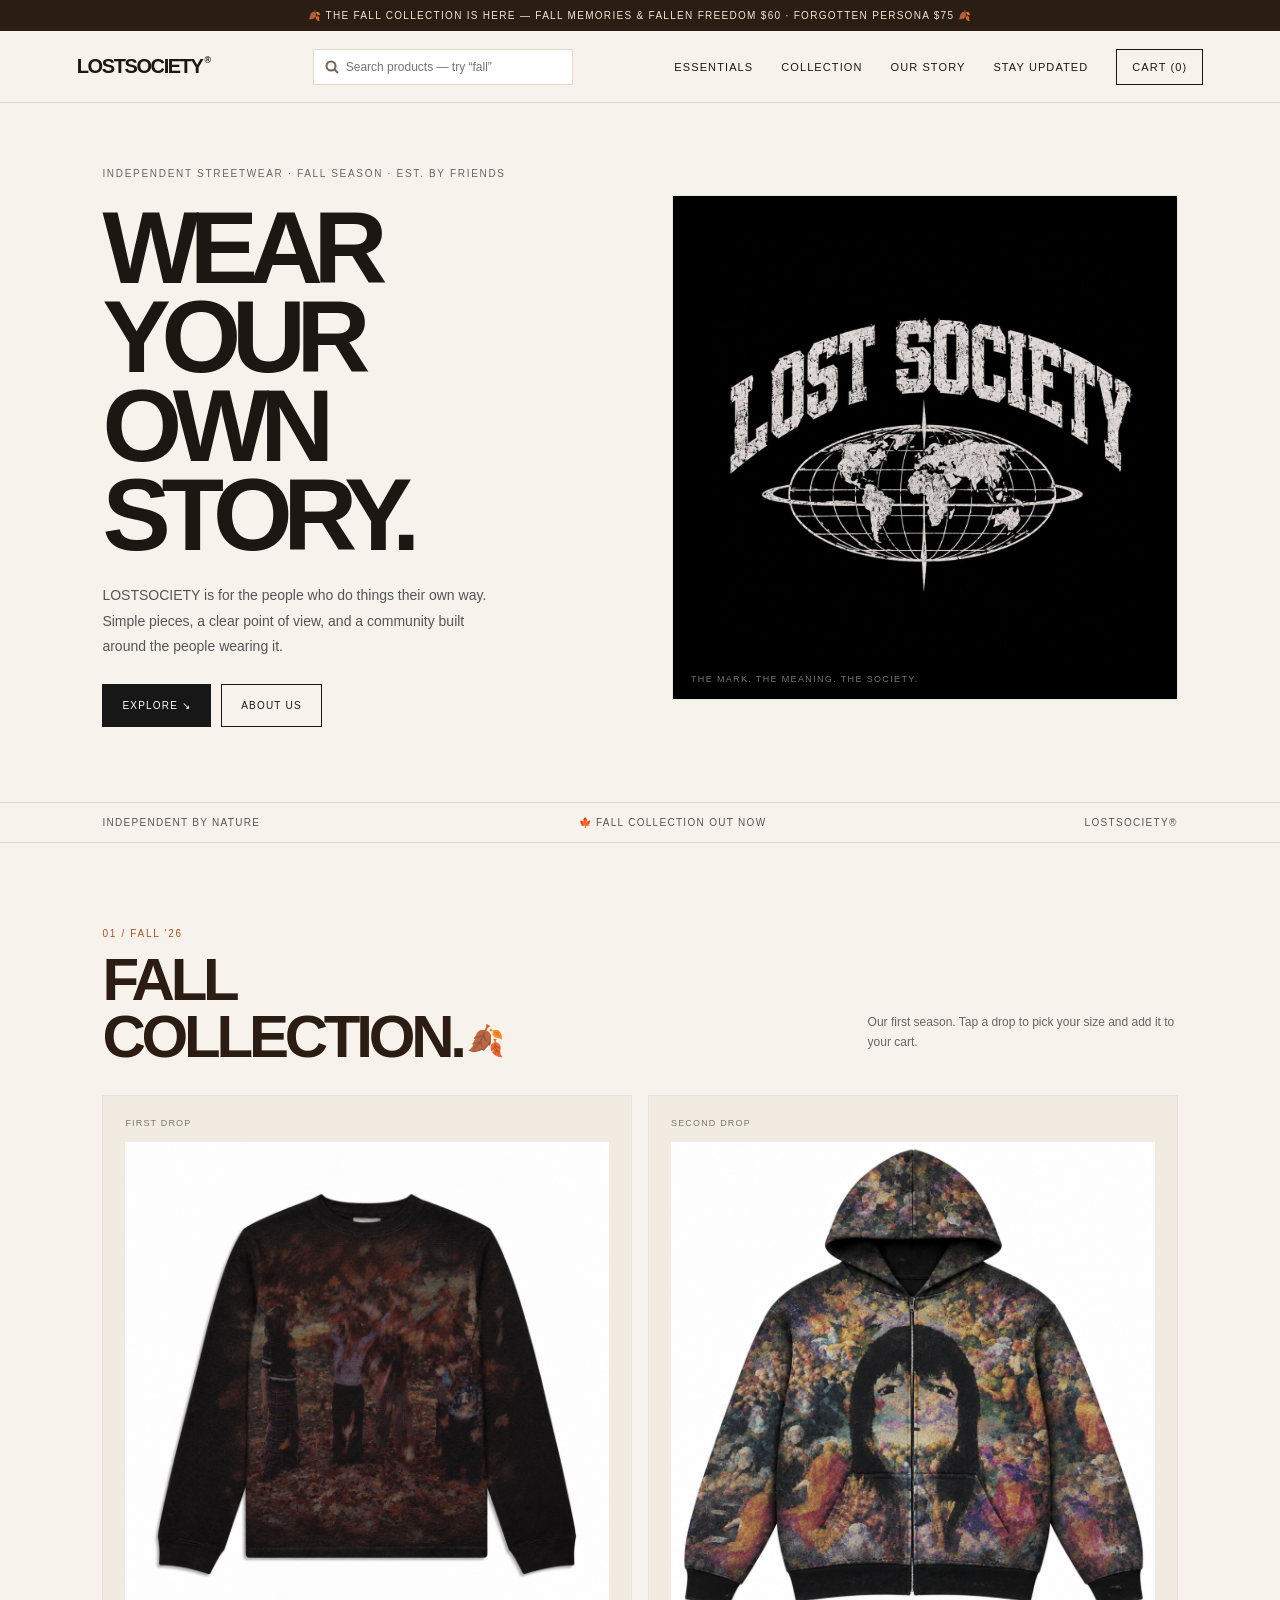
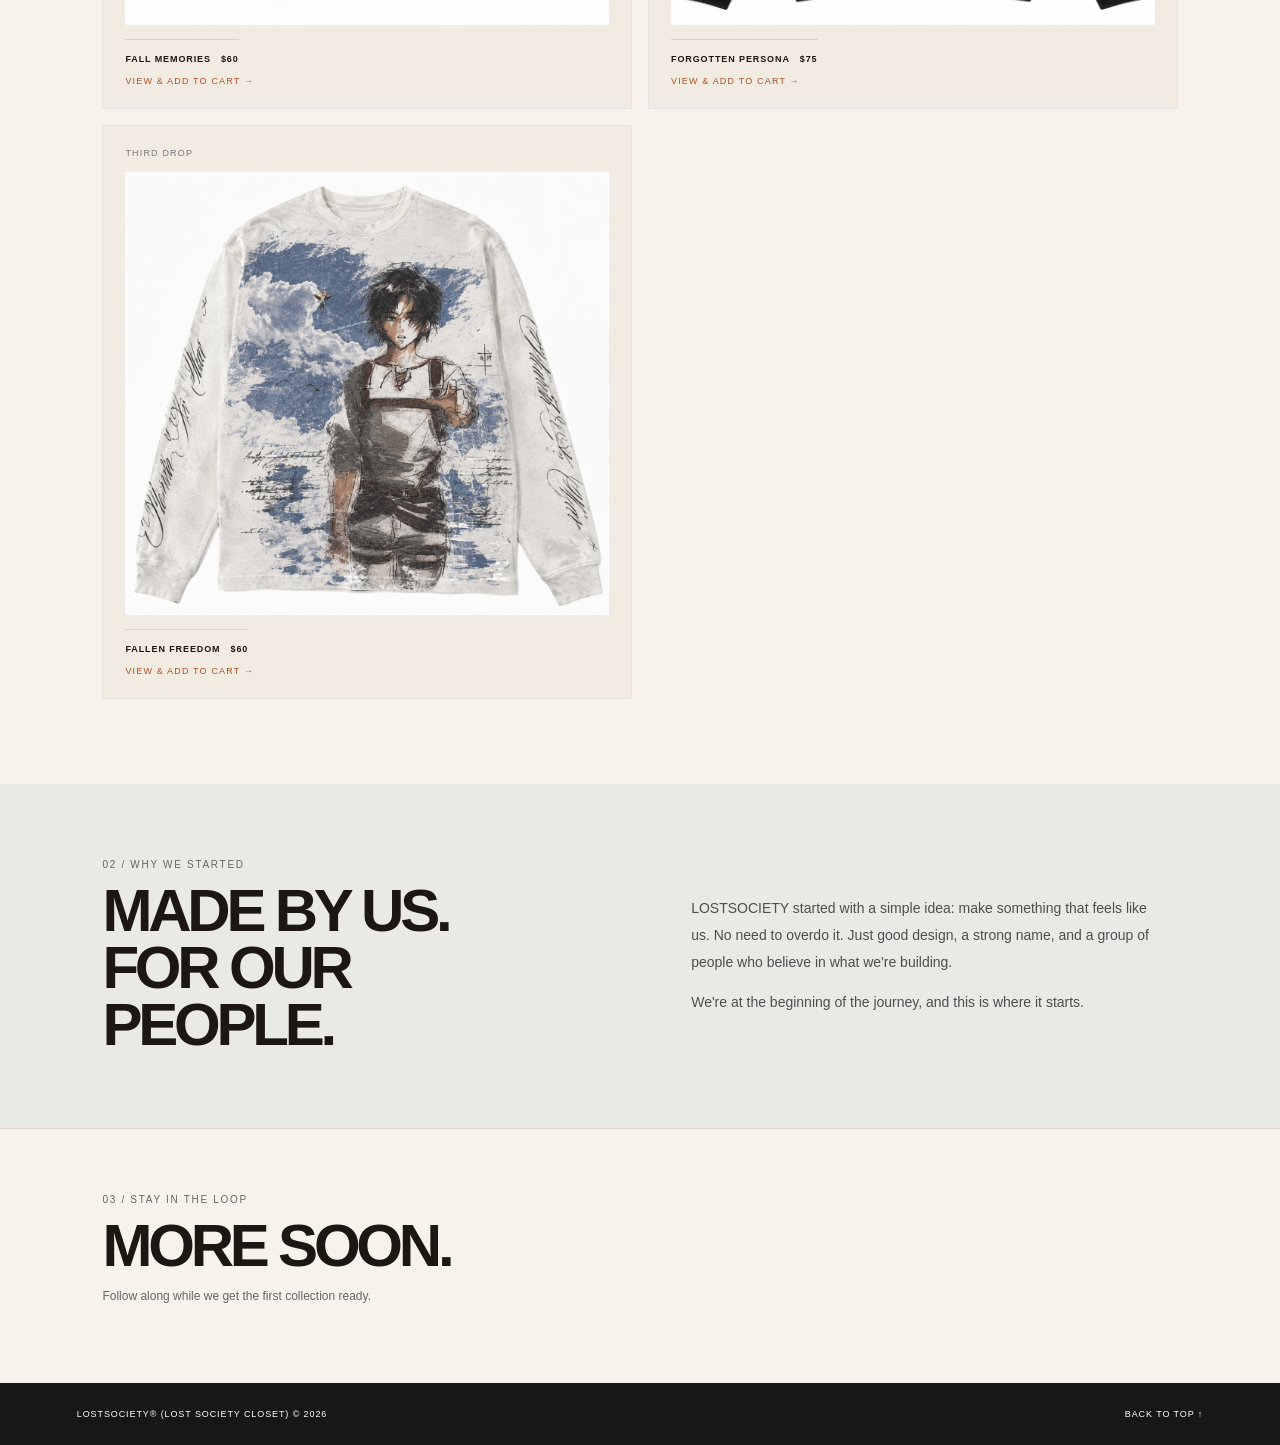
==== index.html @ 5c57172c "change our logo (6ada861045ae1e37f1f42599)" ====
<!DOCTYPE html>
<html lang="en">
<head>
<meta charset="UTF-8"><meta name="viewport" content="width=device-width, initial-scale=1">
<meta name="theme-color" content="#ffffff">
<meta name="description" content="LOSTSOCIETY (Lost Society Closet) — independent streetwear made by friends. Our first clothing drop is coming soon.">
<meta name="keywords" content="LOSTSOCIETY, Lost Society, Lost Society Closet, LostSocietyCloset, streetwear, clothing brand">
<meta name="robots" content="index, follow">
<title>LOSTSOCIETY | Lost Society Closet — Independent Streetwear</title>
<link rel="canonical" href="https://lostsocietycloset.netlify.app/">
<meta property="og:type" content="website">
<meta property="og:site_name" content="LOSTSOCIETY — Lost Society Closet">
<meta property="og:title" content="LOSTSOCIETY | Lost Society Closet">
<meta property="og:description" content="Independent streetwear made by friends. Our first drop is coming soon.">
<meta property="og:url" content="https://lostsocietycloset.netlify.app/">
<meta property="og:image" content="https://lostsocietycloset.netlify.app/lostsociety-logo.png">
<meta name="twitter:card" content="summary_large_image">
<meta name="twitter:title" content="LOSTSOCIETY | Lost Society Closet">
<meta name="twitter:description" content="Independent streetwear made by friends. Our first drop is coming soon.">
<meta name="twitter:image" content="https://lostsocietycloset.netlify.app/lostsociety-logo.png">
<script type="application/ld+json">
{"@context":"https://schema.org","@graph":[
{"@type":"WebSite","name":"LOSTSOCIETY","alternateName":["Lost Society Closet","LostSocietyCloset","Lost Society"],"url":"https://lostsocietycloset.netlify.app/"},
{"@type":"Organization","name":"LOSTSOCIETY","alternateName":["Lost Society Closet","LostSocietyCloset","Lost Society"],"url":"https://lostsocietycloset.netlify.app/","logo":"https://lostsocietycloset.netlify.app/lostsociety-logo.png","description":"Independent streetwear brand made by friends."}
]}
</script>
<link rel="icon" href="/favicon.ico?v=3" sizes="any">
<link rel="icon" type="image/png" href="/favicon.png?v=3">
<link rel="apple-touch-icon" href="/apple-touch-icon.png?v=3">
<link rel="stylesheet" href="/shop.css">
<style>
:root{--paper:#f7f3ec;--ink:#1c1712;--muted:#6e6459;--line:#e2d9cc;--rust:#a8532a;--amber:#c98a2e;--bark:#2b1d14}
*{box-sizing:border-box}html{scroll-behavior:smooth;scroll-padding-top:75px}body{margin:0;background:var(--paper);color:var(--ink);font-family:Arial,Helvetica,sans-serif}a{color:inherit;text-decoration:none}
.announcement{padding:10px 20px;text-align:center;font-size:10px;letter-spacing:.13em;text-transform:uppercase;background:var(--bark);color:#f3e6d3}
header{height:72px;padding:0 6vw;display:flex;align-items:center;justify-content:space-between;background:var(--paper);border-bottom:1px solid var(--line);position:sticky;top:0;z-index:5}
.brand{font-weight:900;letter-spacing:-.07em;font-size:20px}.brand small{font-size:9px;letter-spacing:0;vertical-align:top;margin-left:2px}
nav{display:flex;align-items:center;gap:28px;font-size:11px;text-transform:uppercase;letter-spacing:.1em}nav a:hover{opacity:.55}.navbutton{border:1px solid var(--ink);padding:11px 15px}.menu{display:none;background:none;border:0;font-size:23px}
.hero{padding:65px 8vw 75px;display:grid;grid-template-columns:1fr 1fr;gap:5vw;align-items:center;min-height:540px}
.kicker{font-size:10px;text-transform:uppercase;letter-spacing:.17em;color:#666}
h1{font-size:clamp(56px,8vw,112px);line-height:.87;letter-spacing:-.09em;margin:24px 0;font-weight:900;text-transform:uppercase}
.hero p{font-size:14px;line-height:1.8;color:#555;max-width:400px}
.buttons{display:flex;gap:10px;flex-wrap:wrap;margin-top:25px}.button{display:inline-block;background:#171717;color:#fff;padding:15px 19px;font-size:10px;letter-spacing:.12em;text-transform:uppercase;border:1px solid #171717}.button:hover{background:transparent;color:#171717}.button.light{background:transparent;color:#171717}.button.light:hover{background:#171717;color:#fff}
.logo-panel{background:#000;border:1px solid #e5e5e2;min-height:330px;display:flex;align-items:center;justify-content:center;padding:35px;position:relative}.logo-panel img{width:100%;max-width:570px;height:auto;object-fit:contain}.logo-caption{position:absolute;bottom:15px;left:18px;font-size:9px;text-transform:uppercase;letter-spacing:.15em;color:#777}
.strip{border-top:1px solid var(--line);border-bottom:1px solid var(--line);padding:14px 8vw;display:flex;justify-content:space-between;gap:20px;font-size:10px;letter-spacing:.13em;text-transform:uppercase;color:#555}
section.content{padding:85px 8vw}.section-top{display:flex;justify-content:space-between;align-items:end;gap:24px;margin-bottom:30px}.section-top h2,.story h2,.updates h2{font-size:clamp(34px,5vw,60px);line-height:.95;letter-spacing:-.07em;text-transform:uppercase;margin:12px 0 0}.section-note{font-size:12px;color:#666;line-height:1.7;max-width:310px}
.products{display:grid;grid-template-columns:repeat(2,1fr);gap:16px}.product-card{background:#efefec;min-height:210px;padding:22px;display:flex;flex-direction:column;justify-content:space-between;border:1px solid #e3e3df}.product-number{font-size:9px;letter-spacing:.13em;color:#777;text-transform:uppercase}.coming{font-size:clamp(24px,3vw,39px);font-weight:900;letter-spacing:-.07em;text-transform:uppercase;line-height:.95}.product-bottom{border-top:1px solid #d4d4cf;padding-top:14px;display:flex;justify-content:space-between;gap:10px;align-items:center}.product-bottom span{font-size:9px;text-transform:uppercase;letter-spacing:.1em;color:#777}
.story{background:#e9e9e6;padding:75px 8vw;display:grid;grid-template-columns:1fr 1fr;gap:8vw;align-items:center}.story p{font-size:14px;line-height:1.9;color:#4e4e4e;max-width:470px}.story-mark{font-size:clamp(60px,12vw,150px);letter-spacing:-.12em;font-weight:900;text-align:center;line-height:.9}.story-mark span{display:block;font-size:10px;letter-spacing:.2em;margin-top:20px;font-weight:400}
.updates{padding:65px 8vw;border-top:1px solid var(--line);display:flex;justify-content:space-between;gap:35px;align-items:center}.updates p{font-size:12px;color:#666;line-height:1.7}
footer{background:#171717;color:#fff;padding:26px 6vw;display:flex;justify-content:space-between;gap:20px;align-items:center;font-size:9px;text-transform:uppercase;letter-spacing:.1em}footer a:hover{opacity:.6}.footer-links{display:flex;gap:18px}
@media(max-width:760px){header{padding:0 5vw}.menu{display:block}nav{display:none;position:absolute;top:71px;left:0;right:0;padding:22px 6vw;background:var(--paper);border-bottom:1px solid var(--line);flex-direction:column;align-items:flex-start}nav.open{display:flex}.hero{grid-template-columns:1fr;padding:45px 6vw 55px;gap:35px}.logo-panel{min-height:240px}.strip{padding:13px 6vw;flex-wrap:wrap}.section-top{display:block}.section-note{margin-top:16px}.products{grid-template-columns:1fr}.product-card{min-height:180px}.story{grid-template-columns:1fr;gap:25px;padding:60px 6vw}.story-mark{text-align:left}.updates{flex-direction:column;align-items:flex-start;padding:55px 6vw}}
@media(max-width:450px){h1{font-size:58px}.strip{font-size:8px}section.content{padding:65px 6vw}footer{flex-direction:column;align-items:flex-start}}
</style>
</head>
<body>
<div class="announcement">🍂 The Fall Collection is here — Fall Memories &amp; Fallen Freedom $60 · Forgotten Persona $75 🍂</div>
<header>
<a class="brand" href="#home">LOSTSOCIETY<small>®</small></a>
<form class="search" role="search" data-search><input type="search" placeholder="Search products — try “fall”" aria-label="Search products" autocomplete="off" role="combobox" aria-expanded="false" aria-controls="search-results"><ul class="search-results" id="search-results" role="listbox" hidden></ul></form>
<button class="mobile-cart" type="button" data-open-cart aria-label="Open cart">Cart (<span data-cart-count>0</span>)</button><button class="menu" id="menu" aria-label="Open menu">☰</button>
<nav id="nav"><a href="/essentials">Essentials</a><a href="#collection">Collection</a><a href="#story">Our story</a><a href="#updates">Stay updated</a><button class="navbutton cart-toggle" type="button" data-open-cart>Cart (<span data-cart-count>0</span>)</button></nav>
</header>
<main id="home">
<section class="hero"><div class="leaves" aria-hidden="true"><i>🍂</i><i>🍁</i><i>🍂</i><i>🍁</i><i>🍂</i><i>🍁</i></div>
<div><div class="kicker">Independent streetwear · Fall season · Est. by friends</div><h1>Wear your<br>own story.</h1><p>LOSTSOCIETY is for the people who do things their own way. Simple pieces, a clear point of view, and a community built around the people wearing it.</p><div class="buttons"><a class="button" href="#collection">Explore ↘</a><a class="button light" href="#story">About us</a></div></div>
<div class="logo-panel"><img src="lostsociety-logo.png" alt="LOSTSOCIETY globe logo"><span class="logo-caption">The mark. The meaning. The society.</span></div>
</section>
<div class="strip"><span>Independent by nature</span><span>🍁 Fall collection out now</span><span>LOSTSOCIETY®</span></div>
<section class="content" id="collection">
<div class="section-top"><div><div class="kicker">01 / Fall '26</div><h2 class="fall-title">Fall<br>Collection.</h2></div><p class="section-note">Our first season. Tap a drop to pick your size and add it to your cart.</p></div>
<div class="products">
<button type="button" class="product-card shoppable" data-product="fall-memories"><span class="product-number">FIRST DROP</span><img src="/fall-memories.png" alt="Fall Memories — LOSTSOCIETY first drop"><div class="product-bottom"><span class="product-name">Fall Memories</span><span class="product-name">$60</span></div><span class="shop-hint">View &amp; add to cart →</span></button>
<button type="button" class="product-card shoppable" data-product="forgotten-persona"><span class="product-number">SECOND DROP</span><img src="/forgotten-persona.png" alt="Forgotten Persona — LOSTSOCIETY second drop"><div class="product-bottom"><span class="product-name">Forgotten Persona</span><span class="product-name">$75</span></div><span class="shop-hint">View &amp; add to cart →</span></button>
<button type="button" class="product-card shoppable" data-product="fallen-freedom"><span class="product-number">THIRD DROP</span><img src="/image.png" alt="Fallen Freedom — LOSTSOCIETY third drop"><div class="product-bottom"><span class="product-name">Fallen Freedom</span><span class="product-name">$60</span></div><span class="shop-hint">View &amp; add to cart →</span></button>
</div>
</section>
<section class="story" id="story"><div><div class="kicker">02 / Why we started</div><h2>Made by us.<br>For our people.</h2></div><div><p>LOSTSOCIETY started with a simple idea: make something that feels like us. No need to overdo it. Just good design, a strong name, and a group of people who believe in what we're building.</p><p>We're at the beginning of the journey, and this is where it starts.</p></div></section>
<section class="updates" id="updates"><div><div class="kicker">03 / Stay in the loop</div><h2>More soon.</h2><p>Follow along while we get the first collection ready.</p></div></section>
</main>
<div class="overlay" id="overlay" hidden></div>
<div class="modal" id="product-modal" role="dialog" aria-modal="true" aria-labelledby="pm-name" hidden>
<button class="close" type="button" data-close aria-label="Close">×</button>
<div class="pm-image"><img id="pm-image" src="" alt=""></div>
<div class="pm-info"><span class="kicker" id="pm-drop"></span><h3 id="pm-name"></h3><p class="pm-price" id="pm-price"></p>
<p class="pm-desc">From the LOSTSOCIETY Fall Collection. Limited first run — made by friends.</p>
<div class="pm-label">Size</div><div class="sizes" id="pm-sizes"></div>
<div class="size-chart" id="pm-chart" hidden><div class="pm-label">Size chart</div><a id="pm-chart-link" href="" target="_blank" rel="noopener"><img id="pm-chart-img" src="" alt="" loading="lazy"></a></div>
<div class="pm-label">Quantity</div><div class="qty big"><button type="button" id="pm-dec" aria-label="Decrease quantity">−</button><span id="pm-qty">1</span><button type="button" id="pm-inc" aria-label="Increase quantity">+</button></div>
<button class="button wide" type="button" id="pm-add">Add to cart</button><p class="pm-msg" id="pm-msg" role="status"></p></div>
</div>
<aside class="drawer" id="cart-drawer" aria-label="Your cart" hidden>
<div class="drawer-top"><strong>Your cart (<span data-cart-count>0</span>)</strong><button class="close" type="button" data-close aria-label="Close cart">×</button></div>
<div class="drawer-lines" id="drawer-lines"></div>
<div class="drawer-bottom"><div class="row"><span>Subtotal</span><strong id="drawer-subtotal">$0.00</strong></div><p>Shipping is calculated at checkout.</p><a class="button wide" href="/checkout" id="drawer-checkout">Checkout</a></div>
</aside>
<footer><div>LOSTSOCIETY® (Lost Society Closet) © <span id="year"></span></div><div class="footer-links"><a href="#home">Back to top ↑</a></div></footer>
<script src="/cart.js"></script>
<script>
const menu=document.getElementById('menu'),nav=document.getElementById('nav');
menu.addEventListener('click',()=>{nav.classList.toggle('open');menu.textContent=nav.classList.contains('open')?'×':'☰'});
nav.querySelectorAll('a').forEach(a=>a.addEventListener('click',()=>{nav.classList.remove('open');menu.textContent='☰'}));
document.getElementById('year').textContent=new Date().getFullYear();
const overlay=document.getElementById('overlay'),modal=document.getElementById('product-modal'),drawer=document.getElementById('cart-drawer');
let current=null,size=null,qty=1;
function openPanel(el){[modal,drawer].forEach(x=>x.hidden=true);overlay.hidden=false;el.hidden=false;document.body.style.overflow='hidden';el.querySelector('[data-close]').focus()}
function closePanels(){[modal,drawer,overlay].forEach(x=>x.hidden=true);document.body.style.overflow=''}
overlay.onclick=closePanels;document.querySelectorAll('[data-close]').forEach(b=>b.onclick=closePanels);
document.addEventListener('keydown',e=>{if(e.key==='Escape')closePanels()});
document.querySelectorAll('[data-product]').forEach(card=>card.addEventListener('click',()=>{
  current=card.dataset.product;const p=LS_PRODUCTS[current];size=null;qty=1;
  document.getElementById('pm-image').src=p.image;document.getElementById('pm-image').alt=p.name;
  document.getElementById('pm-drop').textContent=p.drop+' · Fall Collection';document.getElementById('pm-name').textContent=p.name;
  document.getElementById('pm-price').textContent=money(p.price);document.getElementById('pm-qty').textContent=qty;document.getElementById('pm-msg').textContent='';
  const sizes=document.getElementById('pm-sizes');
  sizes.innerHTML=LS_SIZES.map(s=>`<button type="button" data-size="${s}">${s}</button>`).join('');
  sizes.querySelectorAll('button').forEach(b=>b.onclick=()=>{size=b.dataset.size;sizes.querySelectorAll('button').forEach(x=>x.classList.toggle('on',x===b));document.getElementById('pm-msg').textContent=''});
  const chart=document.getElementById('pm-chart');chart.hidden=!p.sizeChart;
  if(p.sizeChart){document.getElementById('pm-chart-img').src=p.sizeChart;document.getElementById('pm-chart-img').alt=p.name+' size chart';document.getElementById('pm-chart-link').href=p.sizeChart}
  openPanel(modal);
}));
document.getElementById('pm-dec').onclick=()=>{qty=Math.max(1,qty-1);document.getElementById('pm-qty').textContent=qty};
document.getElementById('pm-inc').onclick=()=>{qty=Math.min(10,qty+1);document.getElementById('pm-qty').textContent=qty};
document.getElementById('pm-add').onclick=()=>{
  if(!size){document.getElementById('pm-msg').textContent='Pick a size first.';return}
  Cart.add(current,size,qty);openPanel(drawer);
};
function renderDrawer(){renderCartLines(document.getElementById('drawer-lines'));document.getElementById('drawer-subtotal').textContent=money(Cart.subtotal());document.getElementById('drawer-checkout').classList.toggle('disabled',!Cart.count())}
document.addEventListener('cart:change',renderDrawer);renderDrawer();
document.querySelectorAll('[data-open-cart]').forEach(b=>b.onclick=()=>{nav.classList.remove('open');menu.textContent='☰';openPanel(drawer)});

</script>
<script src="/search.js"></script>
</body></html>
---- shop.css ----
/* Fall touches */
.hero{position:relative;overflow:hidden}.hero>*:not(.leaves){position:relative;z-index:1}
.leaves{position:absolute;inset:0;pointer-events:none;z-index:0}
.leaves i{position:absolute;top:-40px;font-style:normal;font-size:18px;opacity:.55;animation:leaf-fall 14s linear infinite}
.leaves i:nth-child(1){left:6%;animation-delay:0s}.leaves i:nth-child(2){left:22%;animation-delay:-5s;font-size:14px}
.leaves i:nth-child(3){left:41%;animation-delay:-9s}.leaves i:nth-child(4){left:58%;animation-delay:-2s;font-size:13px}
.leaves i:nth-child(5){left:76%;animation-delay:-11s}.leaves i:nth-child(6){left:92%;animation-delay:-7s;font-size:15px}
@keyframes leaf-fall{0%{transform:translate(0,0) rotate(0)}50%{transform:translate(30px,320px) rotate(160deg)}100%{transform:translate(-10px,680px) rotate(340deg);opacity:0}}
@media(prefers-reduced-motion:reduce){.leaves{display:none}}
.fall-title{color:var(--bark)}.fall-title::after{content:" 🍂";font-size:.5em;vertical-align:middle}
#collection .kicker{color:var(--rust)}
.story{background:#efe5d6}
footer{background:var(--bark)}

/* Shoppable cards */
.product-card.shoppable{font:inherit;color:inherit;text-align:left;cursor:pointer;transition:transform .2s,box-shadow .2s,border-color .2s;background:#f1ebe1}
.product-card.shoppable:hover,.product-card.shoppable:focus-visible{transform:translateY(-3px);box-shadow:0 12px 28px rgba(80,45,15,.13);border-color:var(--amber);outline:none}
.product-card.shoppable img{width:100%;height:auto;display:block;margin:14px 0}
.product-card .product-name{color:var(--ink)!important;font-weight:700}
.shop-hint{margin-top:12px;font-size:9px;letter-spacing:.13em;text-transform:uppercase;color:var(--rust)}

/* Header cart */
.cart-toggle{background:none;font:inherit;letter-spacing:inherit;text-transform:inherit;color:inherit;cursor:pointer}
.mobile-cart{display:none;margin-left:auto;margin-right:14px;background:none;border:1px solid var(--ink);padding:8px 11px;font-size:10px;letter-spacing:.1em;text-transform:uppercase;font-family:inherit;color:inherit}
@media(max-width:760px){.mobile-cart{display:block}}

/* Panels */
.overlay{position:fixed;inset:0;background:rgba(30,20,12,.5);z-index:20}
.modal{position:fixed;z-index:21;left:50%;top:50%;transform:translate(-50%,-50%);width:min(860px,94vw);max-height:92vh;overflow:auto;background:var(--paper);display:grid;grid-template-columns:1fr 1fr;border:1px solid var(--line)}
.modal[hidden],.drawer[hidden],.overlay[hidden]{display:none}
.pm-image{background:#fff;display:flex;align-items:center;justify-content:center;padding:20px}.pm-image img{width:100%;height:auto}
.pm-info{padding:38px 32px}.pm-info h3{font-size:clamp(30px,4vw,44px);letter-spacing:-.06em;text-transform:uppercase;margin:12px 0 6px;line-height:.95}
.pm-price{font-size:18px;font-weight:700;margin:0 0 14px}.pm-desc{font-size:12px;color:var(--muted);line-height:1.7}
.pm-label{font-size:9px;letter-spacing:.15em;text-transform:uppercase;color:var(--muted);margin:20px 0 8px}
.sizes{display:flex;gap:6px;flex-wrap:wrap}.sizes button{min-width:46px;padding:11px 8px;border:1px solid var(--line);background:#fff;font:inherit;font-size:11px;cursor:pointer}.sizes button:hover{border-color:var(--ink)}.sizes button.on{background:var(--ink);color:#fff;border-color:var(--ink)}
.size-chart img{display:block;width:100%;height:auto;border:1px solid var(--line)}.size-chart[hidden]{display:none}
.pm-msg{font-size:11px;color:var(--rust);min-height:16px}
.button.wide{display:block;width:100%;text-align:center;margin-top:22px;cursor:pointer;font-family:inherit}
.button.disabled{opacity:.4;pointer-events:none}
.close{position:absolute;top:10px;right:14px;background:none;border:0;font-size:28px;cursor:pointer;color:var(--ink);z-index:2}
.drawer{position:fixed;z-index:21;top:0;right:0;bottom:0;width:min(420px,100vw);background:var(--paper);display:flex;flex-direction:column;border-left:1px solid var(--line)}
.drawer-top{padding:24px;border-bottom:1px solid var(--line);font-size:12px;letter-spacing:.12em;text-transform:uppercase;position:relative}.drawer-top .close{top:12px}
.drawer-lines{flex:1;overflow:auto;padding:0 24px}
.drawer-bottom{padding:22px 24px;border-top:1px solid var(--line)}.drawer-bottom p{font-size:11px;color:var(--muted);margin:6px 0 0}
.row{display:flex;justify-content:space-between;font-size:13px;margin:6px 0}

/* Cart lines (drawer + checkout) */
.cart-line{display:grid;grid-template-columns:64px 1fr auto;gap:14px;padding:18px 0;border-bottom:1px solid var(--line);align-items:start}
.cart-line img{width:64px;height:64px;object-fit:cover;background:#fff;border:1px solid var(--line)}
.cart-line-info{display:flex;flex-direction:column;gap:4px;font-size:12px}.cart-line-info span{color:var(--muted);font-size:11px}
.cart-line-total{font-size:13px}.cart-empty{font-size:12px;color:var(--muted);padding:24px 0}
.qty{display:flex;align-items:center;gap:8px;margin-top:4px}.qty button{width:26px;height:26px;border:1px solid var(--line);background:#fff;cursor:pointer;font-size:14px;line-height:1}
.qty .remove{width:auto;border:0;background:none;text-decoration:underline;font-size:10px;color:var(--muted);margin-left:6px}
.qty.big button{width:38px;height:38px}.qty.big span{min-width:24px;text-align:center}
@media(max-width:760px){.modal{grid-template-columns:1fr;top:auto;bottom:0;left:0;transform:none;width:100vw;max-height:90vh}.pm-info{padding:26px 22px}}

/* Header search */
.search{position:relative;flex:0 1 260px;margin:0 24px}
.search input{width:100%;font:inherit;font-size:12px;padding:10px 12px 10px 32px;border:1px solid var(--line);background:#fff url("data:image/svg+xml,%3Csvg xmlns='http://www.w3.org/2000/svg' width='14' height='14' fill='none' stroke='%236e6459' stroke-width='2'%3E%3Ccircle cx='6' cy='6' r='4.5'/%3E%3Cpath d='M9.5 9.5 13 13'/%3E%3C/svg%3E") no-repeat 11px center;color:var(--ink)}
.search input:focus{outline:1px solid var(--ink)}
.search-results{position:absolute;top:calc(100% + 6px);left:0;right:0;min-width:280px;margin:0;padding:6px 0;list-style:none;background:var(--paper);border:1px solid var(--line);box-shadow:0 14px 30px rgba(80,45,15,.15);z-index:10;max-height:70vh;overflow:auto}
.search-results[hidden]{display:none}
.search-results li[data-i]{display:flex;align-items:center;gap:12px;padding:9px 14px;cursor:pointer}
.search-results li[data-i]:hover,.search-results li.on{background:#efe5d6}
.search-results img,.search-icon{width:40px;height:40px;object-fit:cover;background:#fff;border:1px solid var(--line);flex:none;display:flex;align-items:center;justify-content:center;font-size:14px;color:var(--rust)}
.search-results strong{display:block;font-size:12px;text-transform:uppercase;letter-spacing:.04em}
.search-results small{display:block;font-size:10px;color:var(--muted);margin-top:3px}
.search-results mark{background:#f1d9a8;color:inherit;padding:0 1px}
.search-count,.search-empty{padding:6px 14px 8px;font-size:9px;letter-spacing:.13em;text-transform:uppercase;color:var(--muted)}
.search-empty{text-transform:none;letter-spacing:0;font-size:12px;line-height:1.6;padding:10px 14px}
@media(max-width:760px){header{flex-wrap:wrap;height:auto;padding-top:14px;padding-bottom:12px;row-gap:10px}header nav{top:100%}.search{order:5;flex:1 1 100%;margin:0}.search-results{min-width:0}}
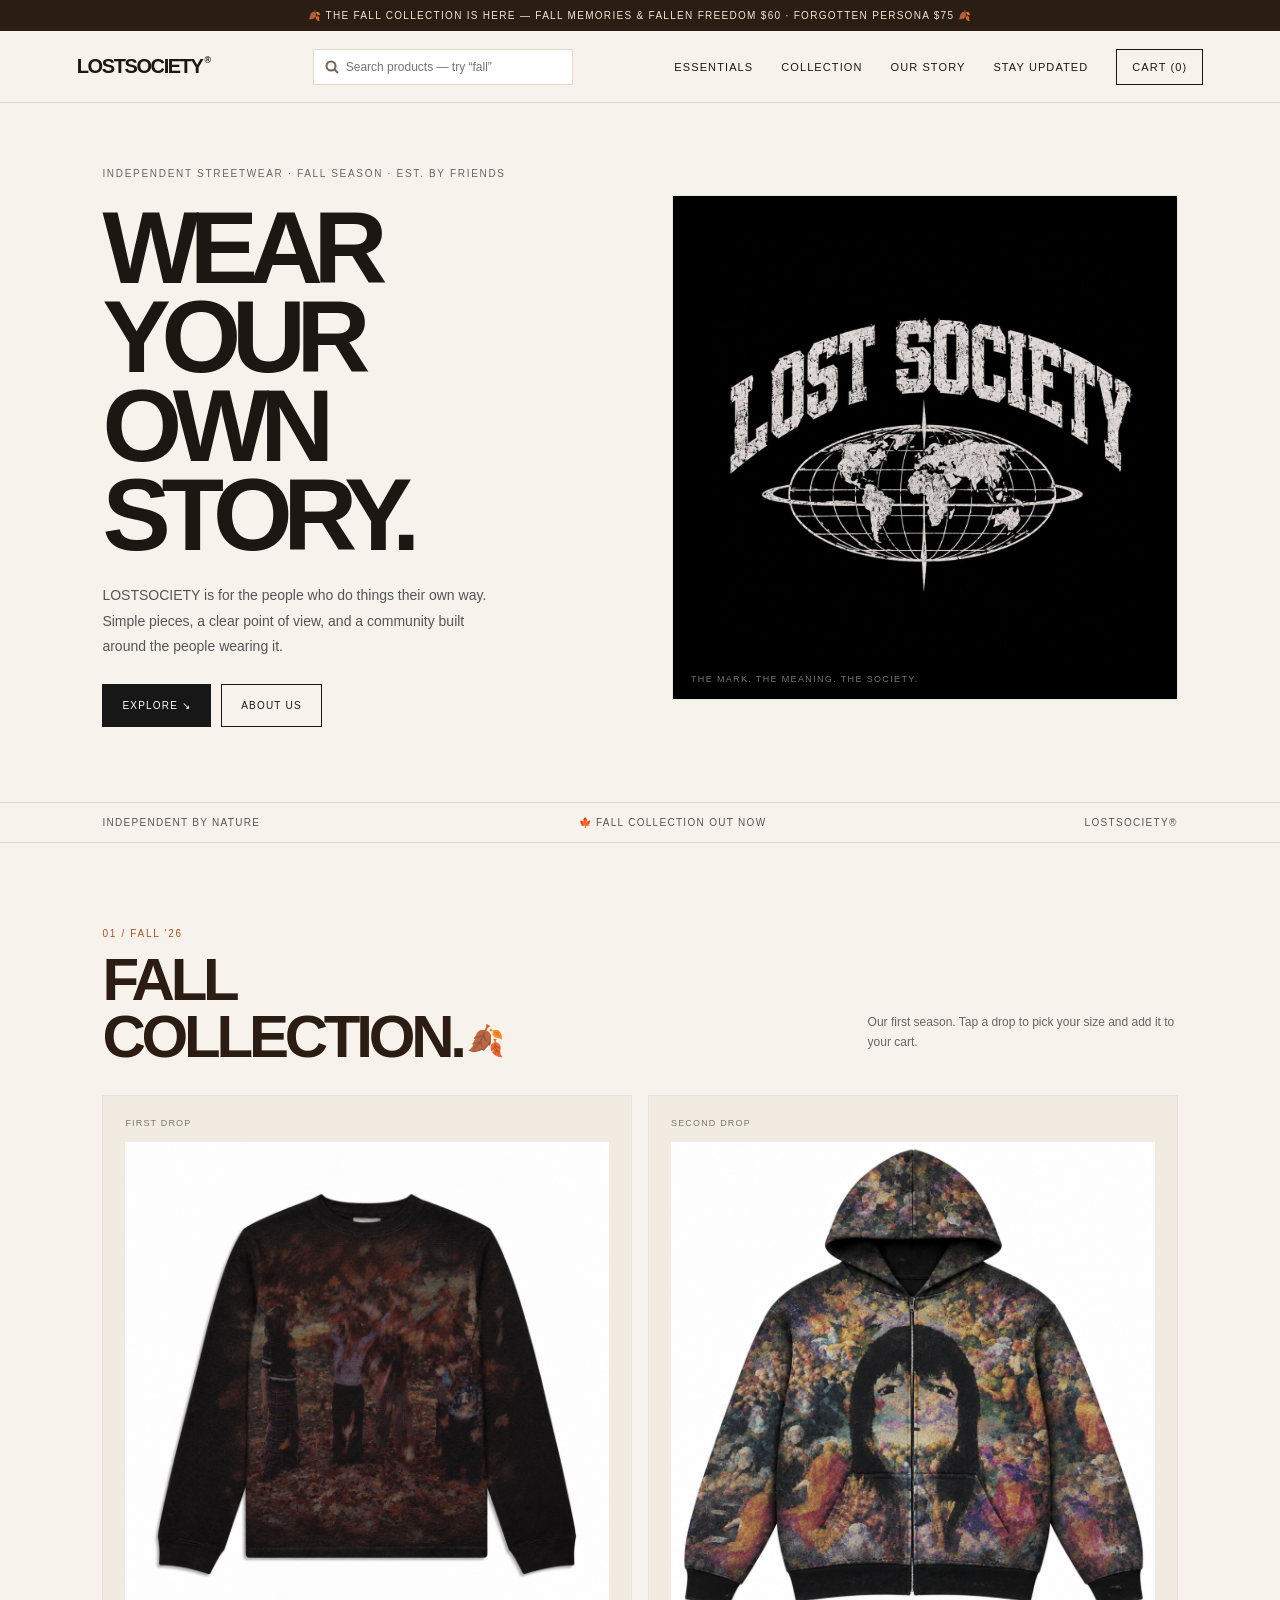
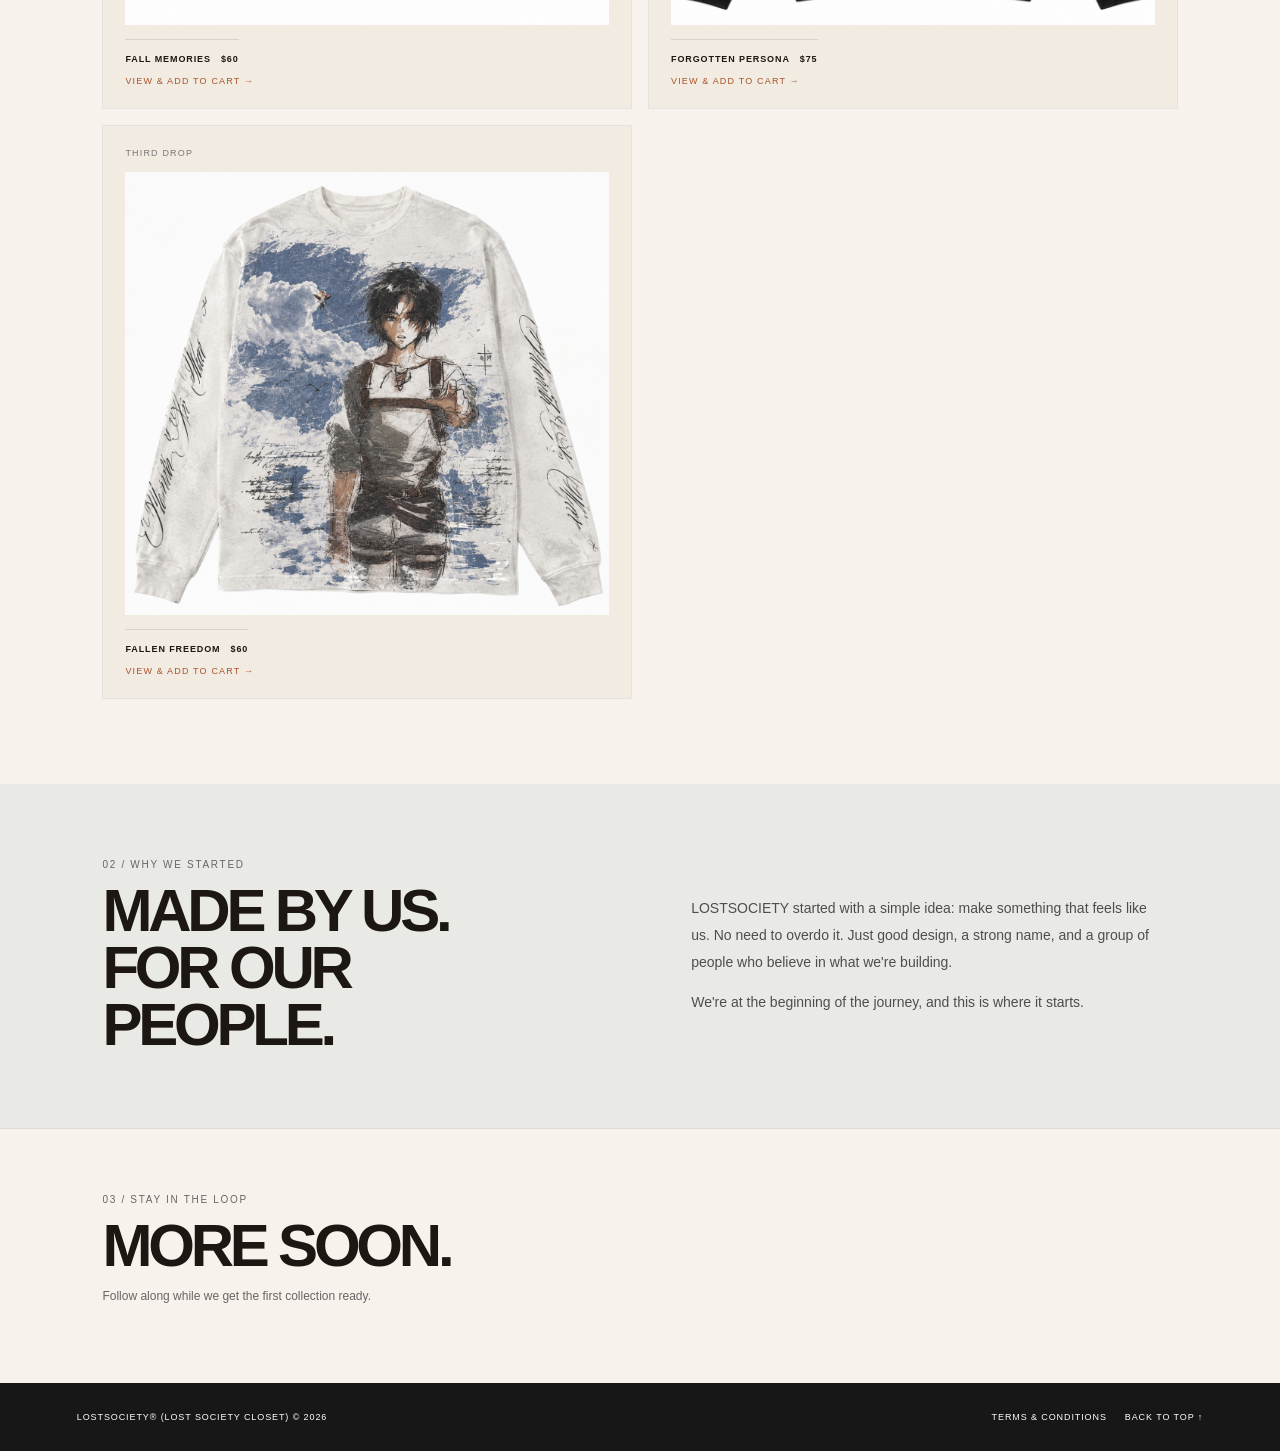
==== commit 31fbbee2: "Terms and conditions for Lost Society website and purchases (6ada9e2a32d3bc85cc2623eb)" ====
--- a/index.html
+++ b/index.html
@@ -92,7 +92,7 @@
 <div class="drawer-lines" id="drawer-lines"></div>
 <div class="drawer-bottom"><div class="row"><span>Subtotal</span><strong id="drawer-subtotal">$0.00</strong></div><p>Shipping is calculated at checkout.</p><a class="button wide" href="/checkout" id="drawer-checkout">Checkout</a></div>
 </aside>
-<footer><div>LOSTSOCIETY® (Lost Society Closet) © <span id="year"></span></div><div class="footer-links"><a href="#home">Back to top ↑</a></div></footer>
+<footer><div>LOSTSOCIETY® (Lost Society Closet) © <span id="year"></span></div><div class="footer-links"><a href="/terms-and-conditions">Terms &amp; Conditions</a><a href="#home">Back to top ↑</a></div></footer>
 <script src="/cart.js"></script>
 <script>
 const menu=document.getElementById('menu'),nav=document.getElementById('nav');
--- a/shop.css
+++ b/shop.css
@@ -69,3 +69,9 @@
 .search-count,.search-empty{padding:6px 14px 8px;font-size:9px;letter-spacing:.13em;text-transform:uppercase;color:var(--muted)}
 .search-empty{text-transform:none;letter-spacing:0;font-size:12px;line-height:1.6;padding:10px 14px}
 @media(max-width:760px){header{flex-wrap:wrap;height:auto;padding-top:14px;padding-bottom:12px;row-gap:10px}header nav{top:100%}.search{order:5;flex:1 1 100%;margin:0}.search-results{min-width:0}}
+
+/* Footer legal links */
+.footer-links{flex-wrap:wrap;line-height:1.8}
+.legal-footer{display:flex;justify-content:space-between;align-items:center;gap:20px;flex-wrap:wrap}
+footer a:focus-visible{outline:2px solid currentColor;outline-offset:5px}
+.legal-footer a:hover{text-decoration:underline}
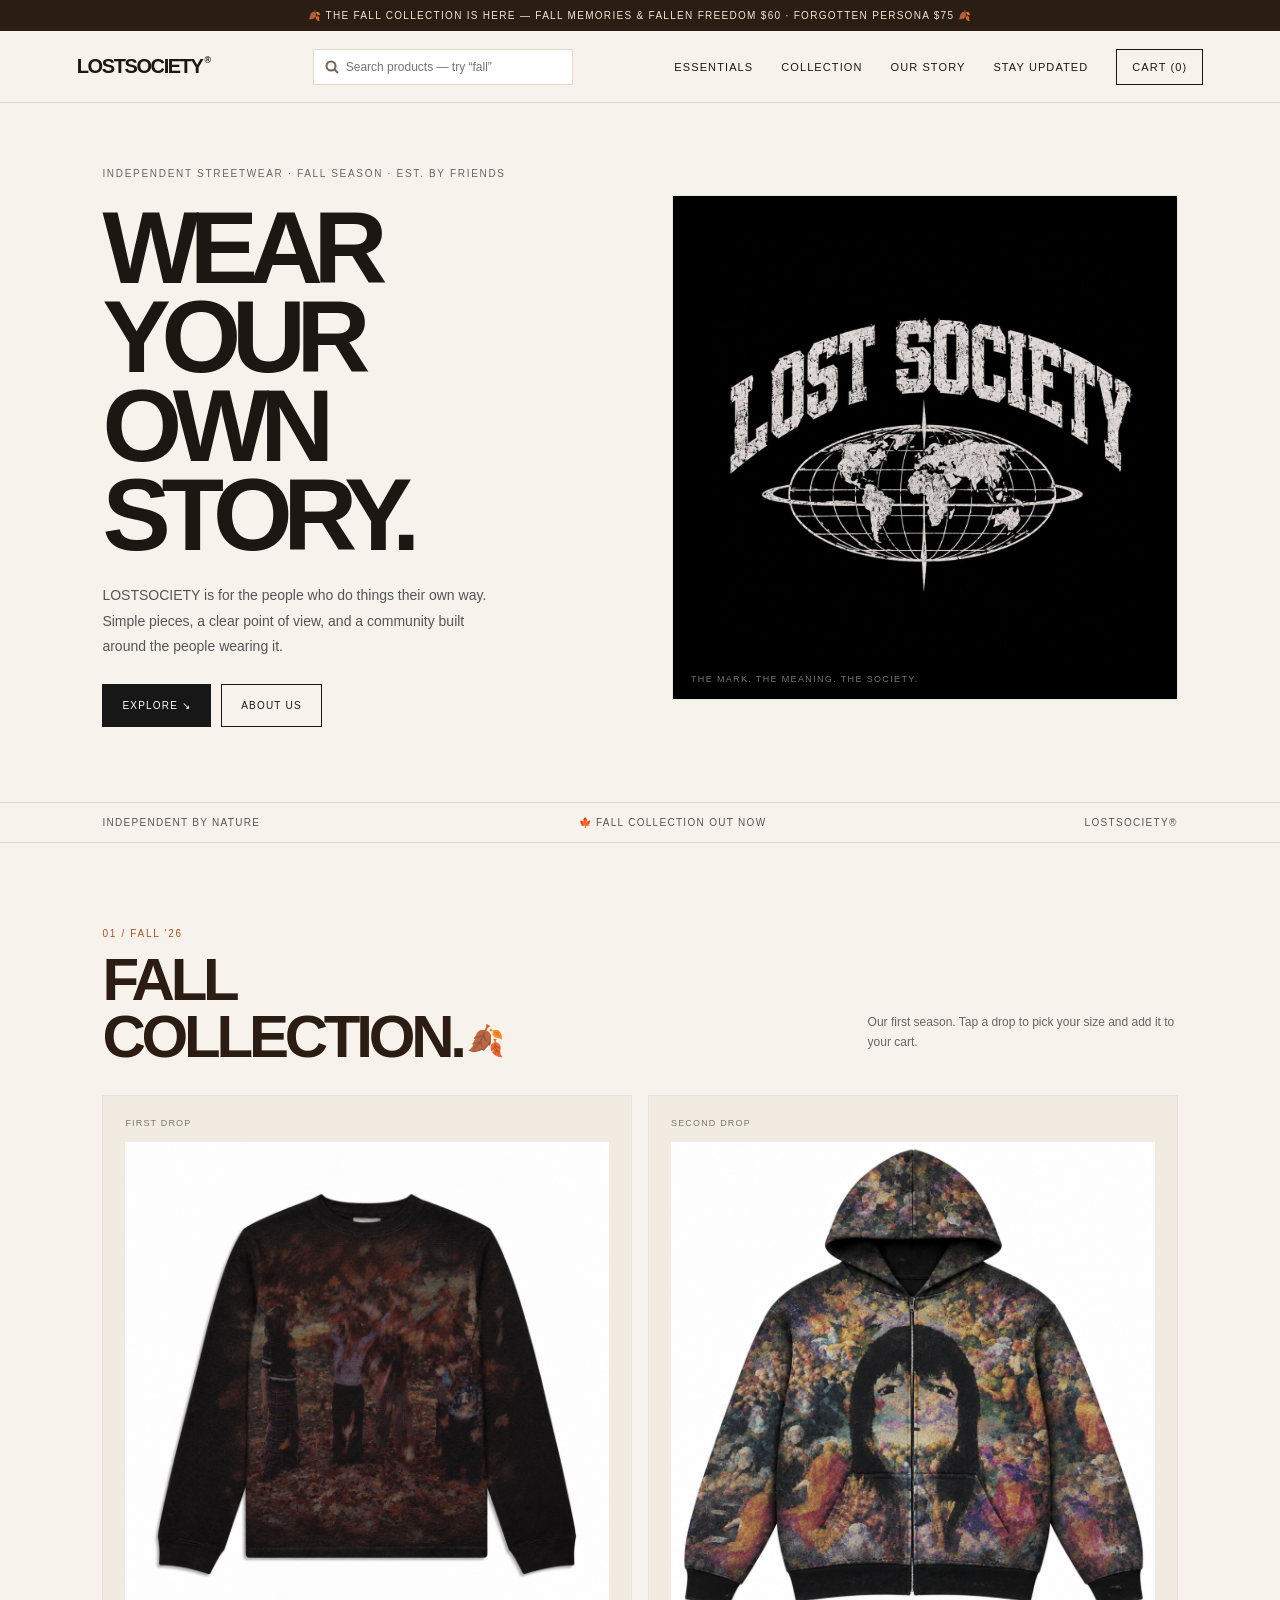
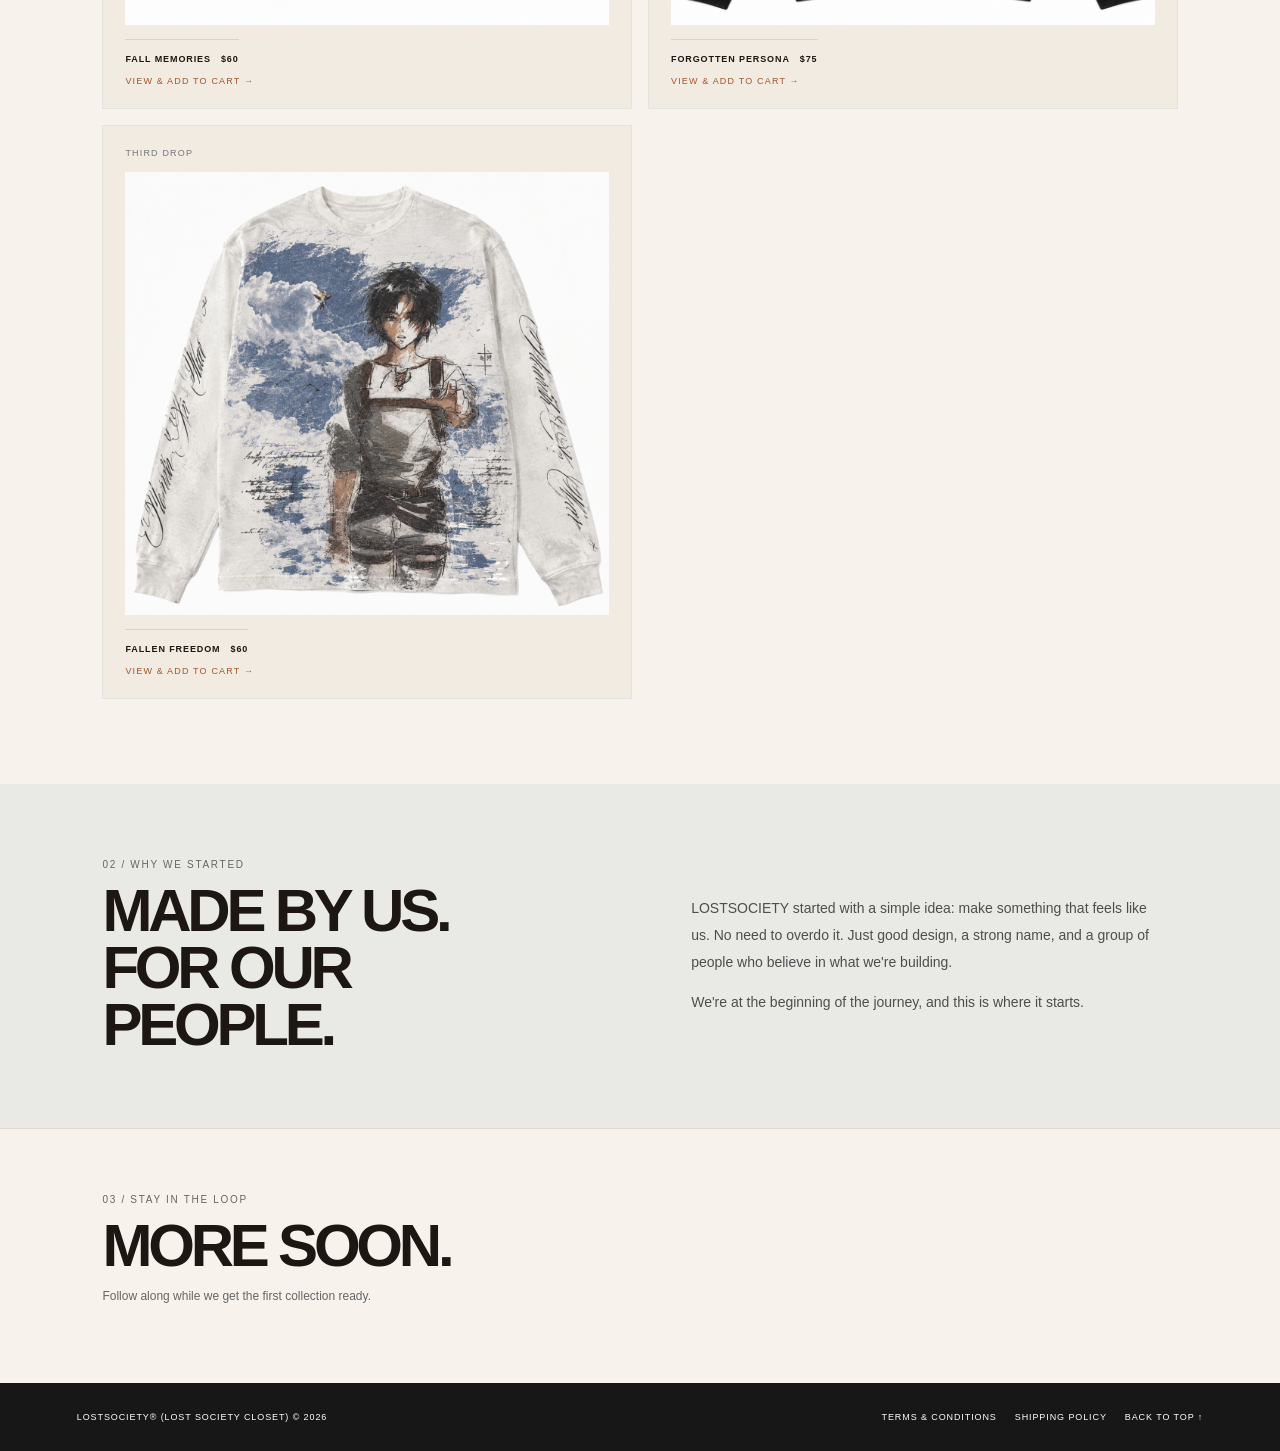
==== commit c10794bd: "Lost Society shipping policy overview (6adce076fe1d82cb4532569f)" ====
--- a/index.html
+++ b/index.html
@@ -92,7 +92,7 @@
 <div class="drawer-lines" id="drawer-lines"></div>
 <div class="drawer-bottom"><div class="row"><span>Subtotal</span><strong id="drawer-subtotal">$0.00</strong></div><p>Shipping is calculated at checkout.</p><a class="button wide" href="/checkout" id="drawer-checkout">Checkout</a></div>
 </aside>
-<footer><div>LOSTSOCIETY® (Lost Society Closet) © <span id="year"></span></div><div class="footer-links"><a href="/terms-and-conditions">Terms &amp; Conditions</a><a href="#home">Back to top ↑</a></div></footer>
+<footer><div>LOSTSOCIETY® (Lost Society Closet) © <span id="year"></span></div><div class="footer-links"><a href="/terms-and-conditions">Terms &amp; Conditions</a><a href="/shipping-policy">Shipping Policy</a><a href="#home">Back to top ↑</a></div></footer>
 <script src="/cart.js"></script>
 <script>
 const menu=document.getElementById('menu'),nav=document.getElementById('nav');
--- a/shop.css
+++ b/shop.css
@@ -71,7 +71,7 @@
 @media(max-width:760px){header{flex-wrap:wrap;height:auto;padding-top:14px;padding-bottom:12px;row-gap:10px}header nav{top:100%}.search{order:5;flex:1 1 100%;margin:0}.search-results{min-width:0}}
 
 /* Footer legal links */
-.footer-links{flex-wrap:wrap;line-height:1.8}
+.footer-links{display:flex;gap:18px;flex-wrap:wrap;line-height:1.8}
 .legal-footer{display:flex;justify-content:space-between;align-items:center;gap:20px;flex-wrap:wrap}
 footer a:focus-visible{outline:2px solid currentColor;outline-offset:5px}
 .legal-footer a:hover{text-decoration:underline}
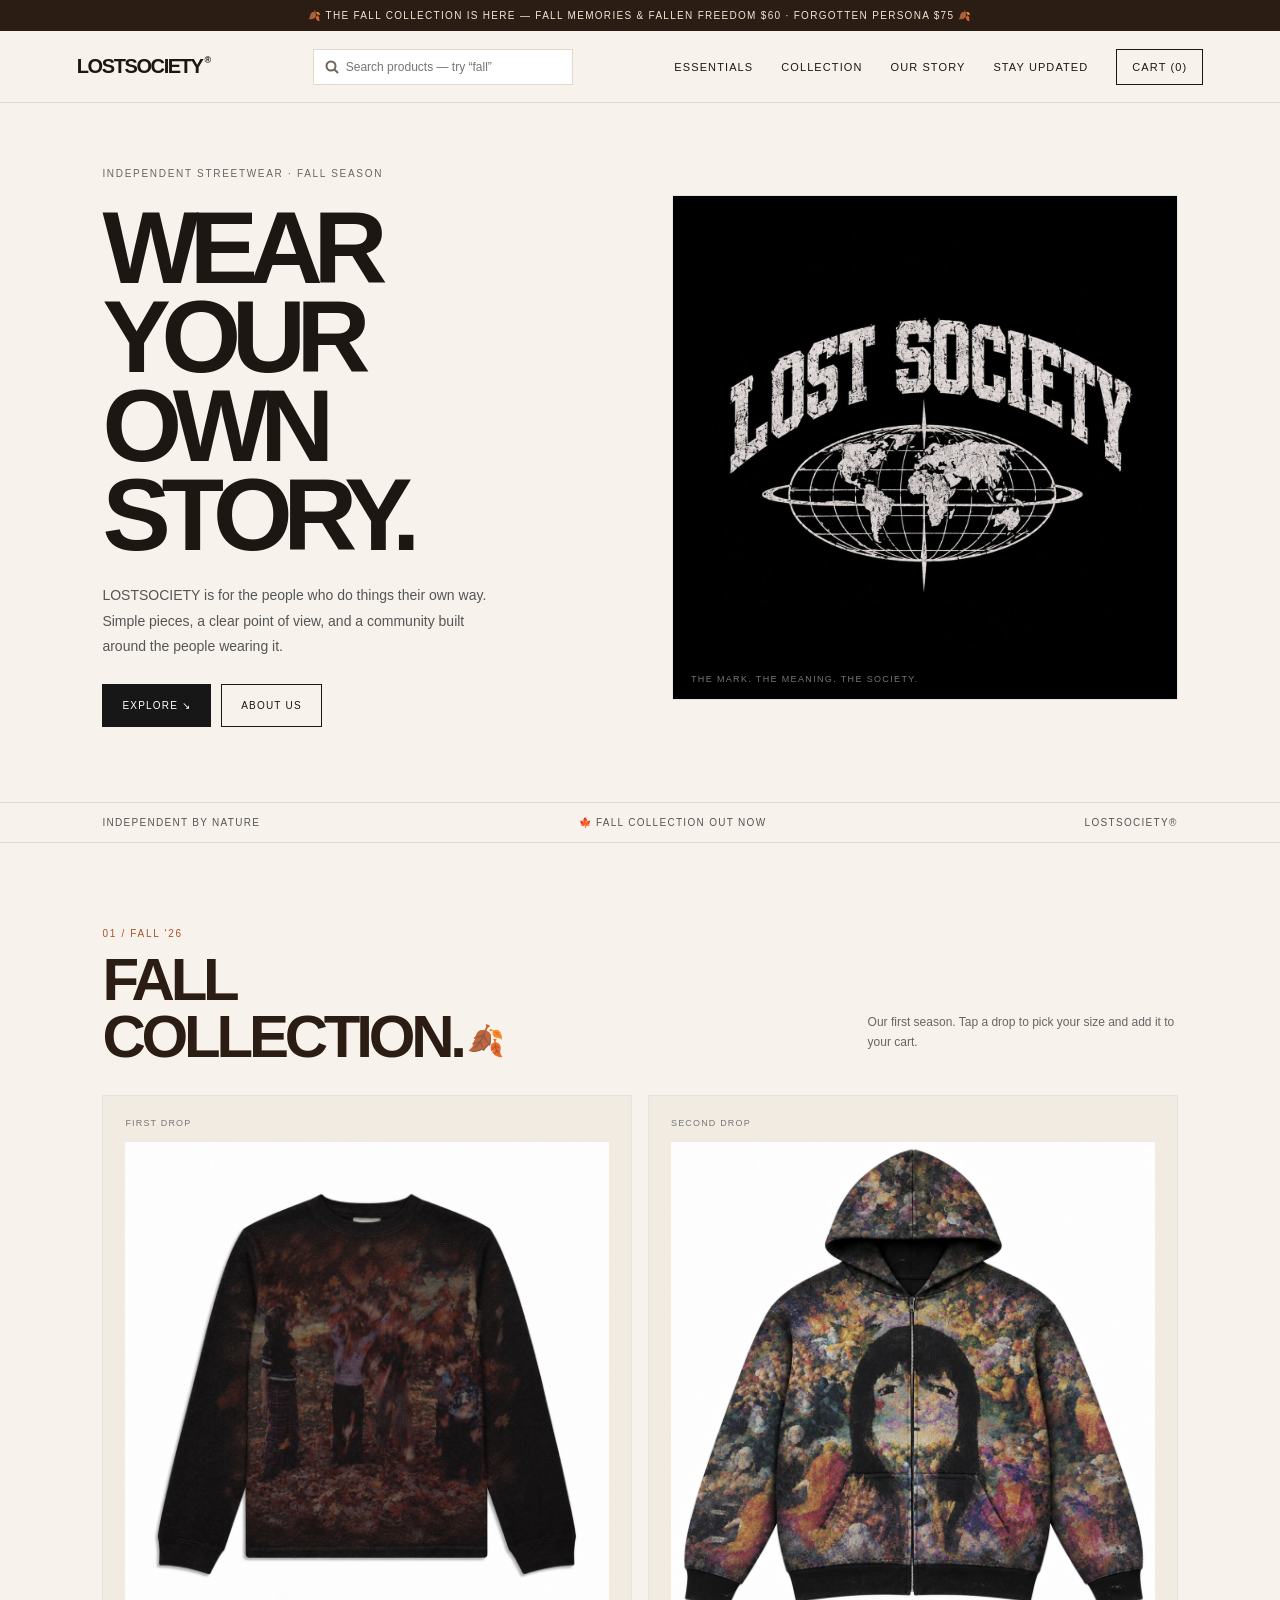
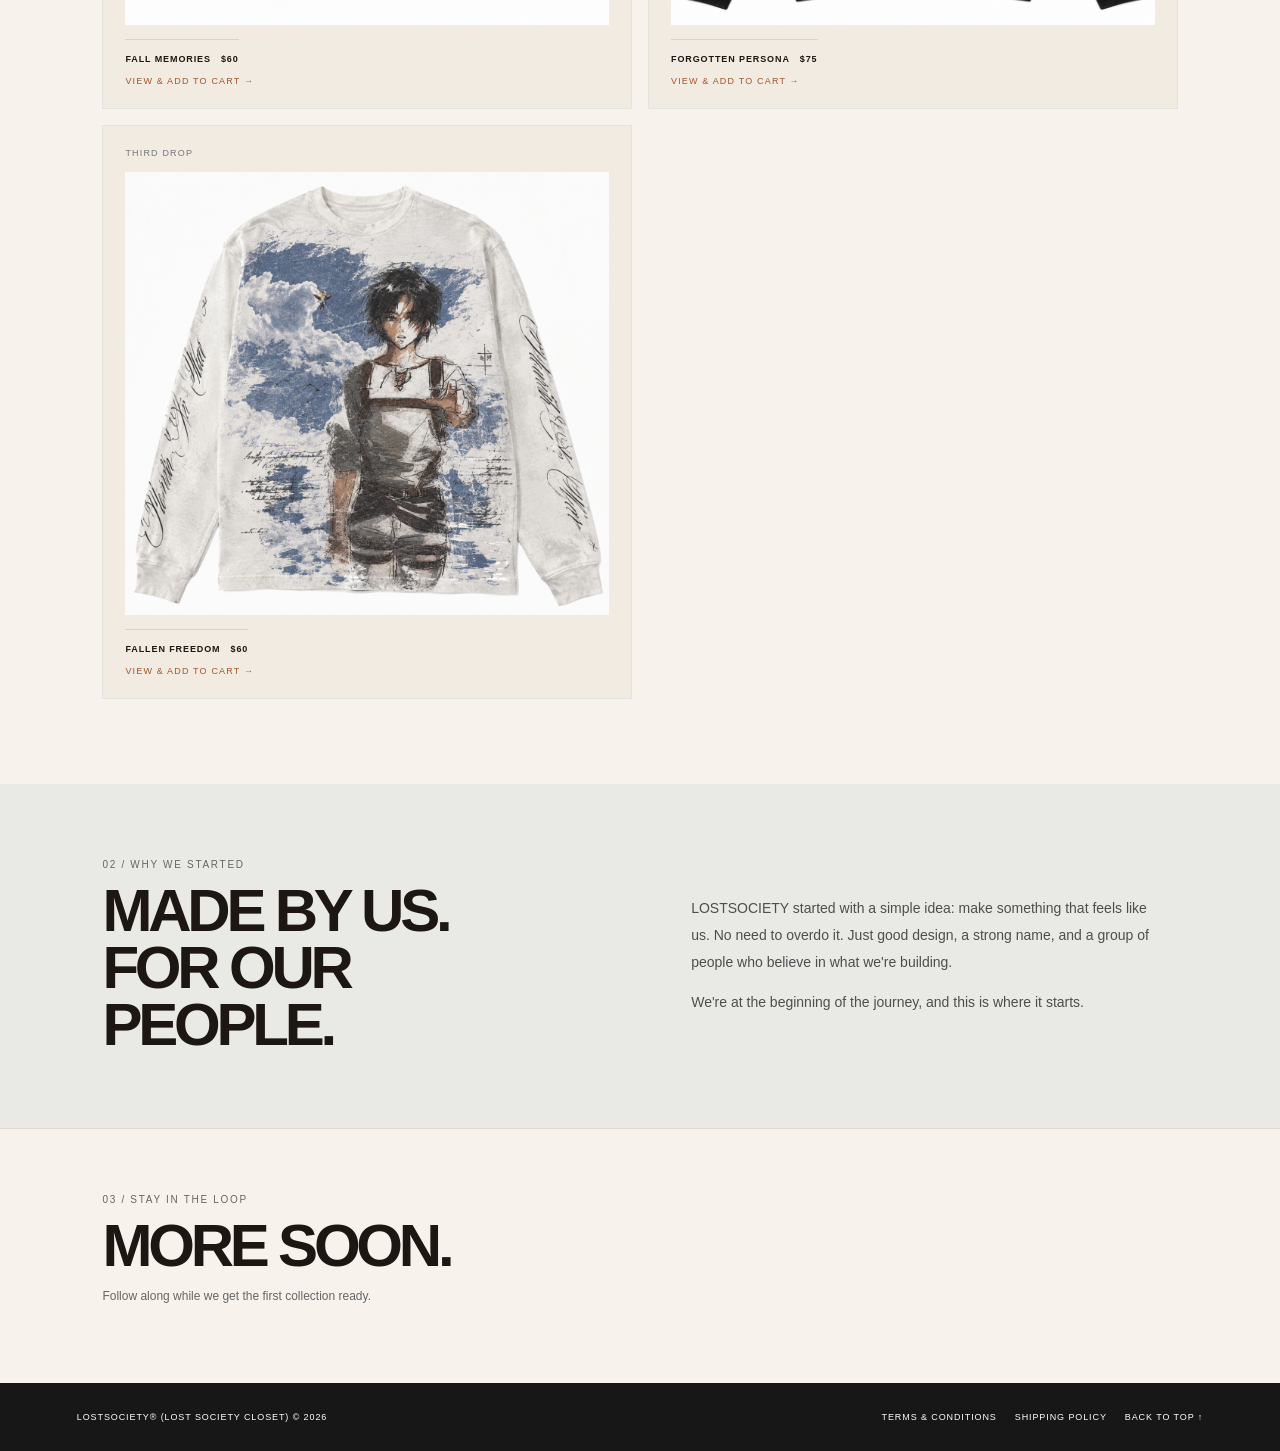
==== commit 104fe505: "Remove 'est by friends' from text (6adce406f9709908f682019d)" ====
--- a/index.html
+++ b/index.html
@@ -61,7 +61,7 @@
 </header>
 <main id="home">
 <section class="hero"><div class="leaves" aria-hidden="true"><i>🍂</i><i>🍁</i><i>🍂</i><i>🍁</i><i>🍂</i><i>🍁</i></div>
-<div><div class="kicker">Independent streetwear · Fall season · Est. by friends</div><h1>Wear your<br>own story.</h1><p>LOSTSOCIETY is for the people who do things their own way. Simple pieces, a clear point of view, and a community built around the people wearing it.</p><div class="buttons"><a class="button" href="#collection">Explore ↘</a><a class="button light" href="#story">About us</a></div></div>
+<div><div class="kicker">Independent streetwear · Fall season</div><h1>Wear your<br>own story.</h1><p>LOSTSOCIETY is for the people who do things their own way. Simple pieces, a clear point of view, and a community built around the people wearing it.</p><div class="buttons"><a class="button" href="#collection">Explore ↘</a><a class="button light" href="#story">About us</a></div></div>
 <div class="logo-panel"><img src="lostsociety-logo.png" alt="LOSTSOCIETY globe logo"><span class="logo-caption">The mark. The meaning. The society.</span></div>
 </section>
 <div class="strip"><span>Independent by nature</span><span>🍁 Fall collection out now</span><span>LOSTSOCIETY®</span></div>
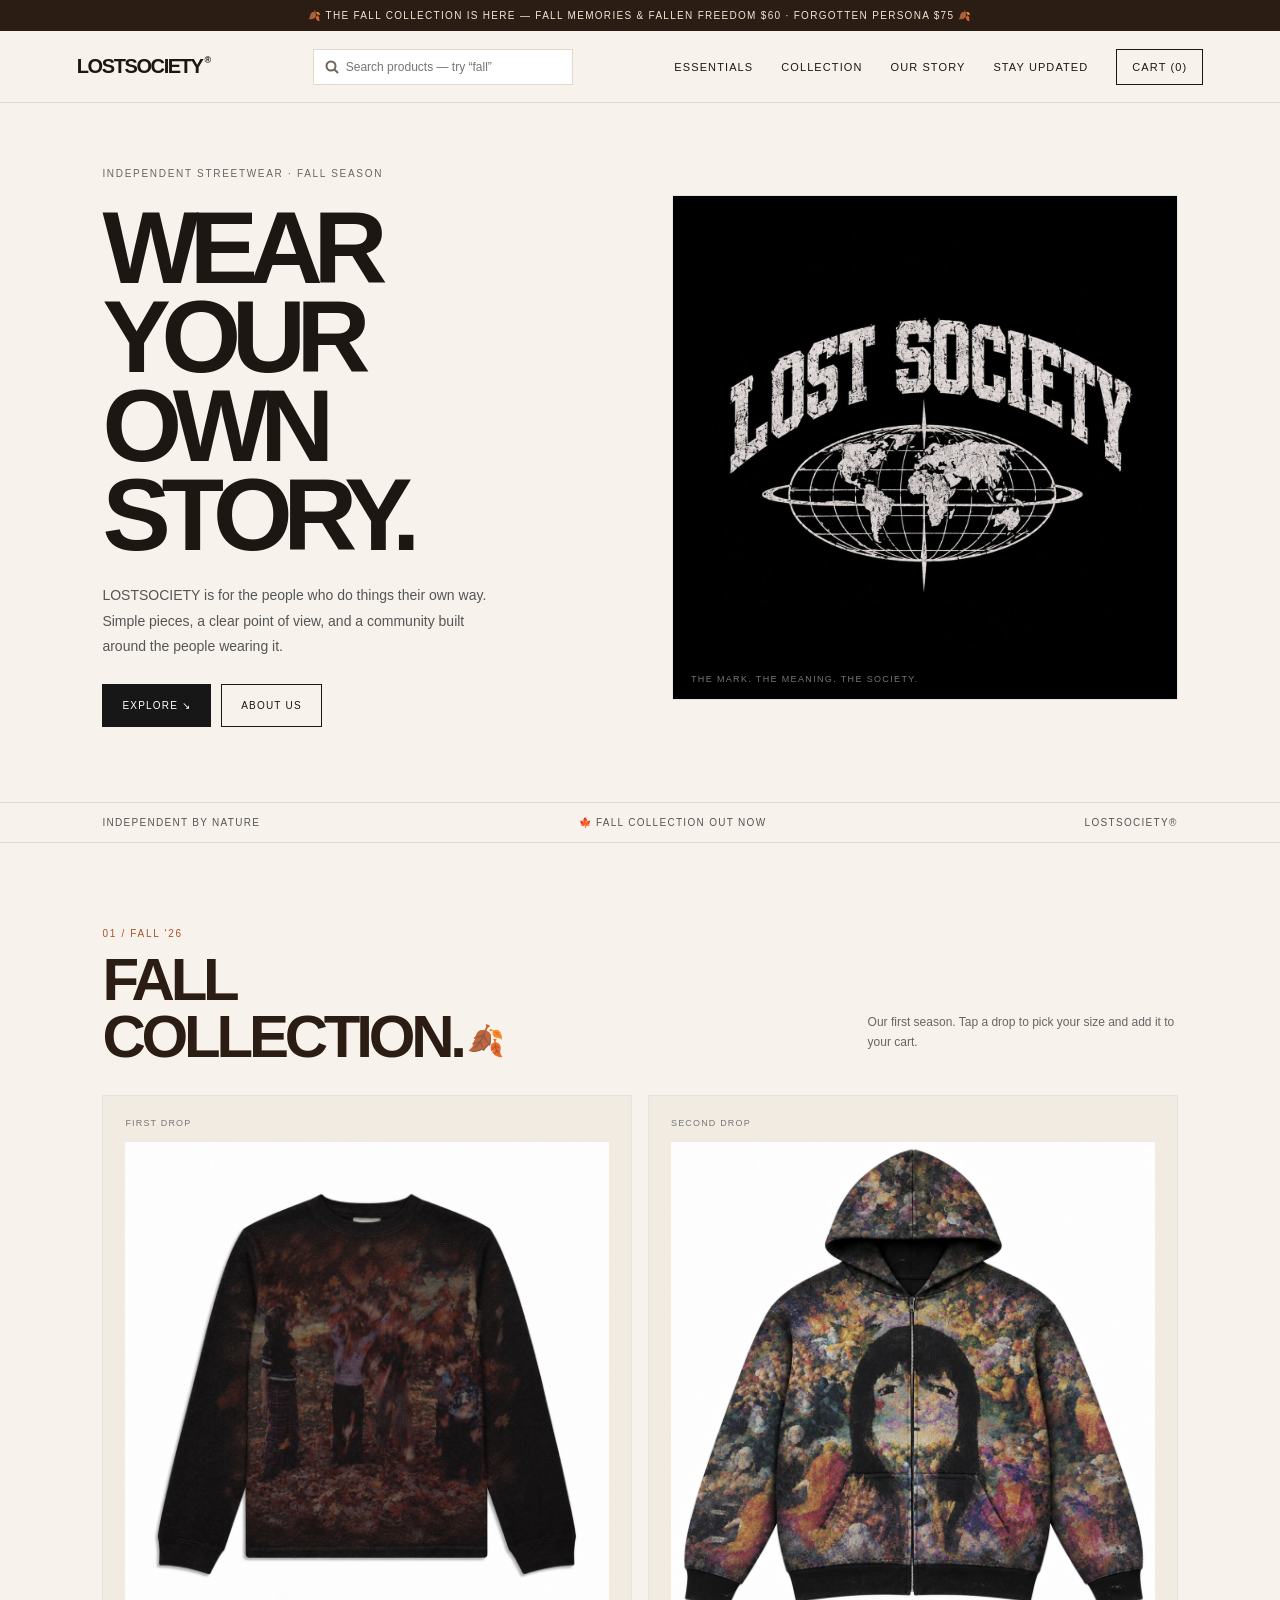
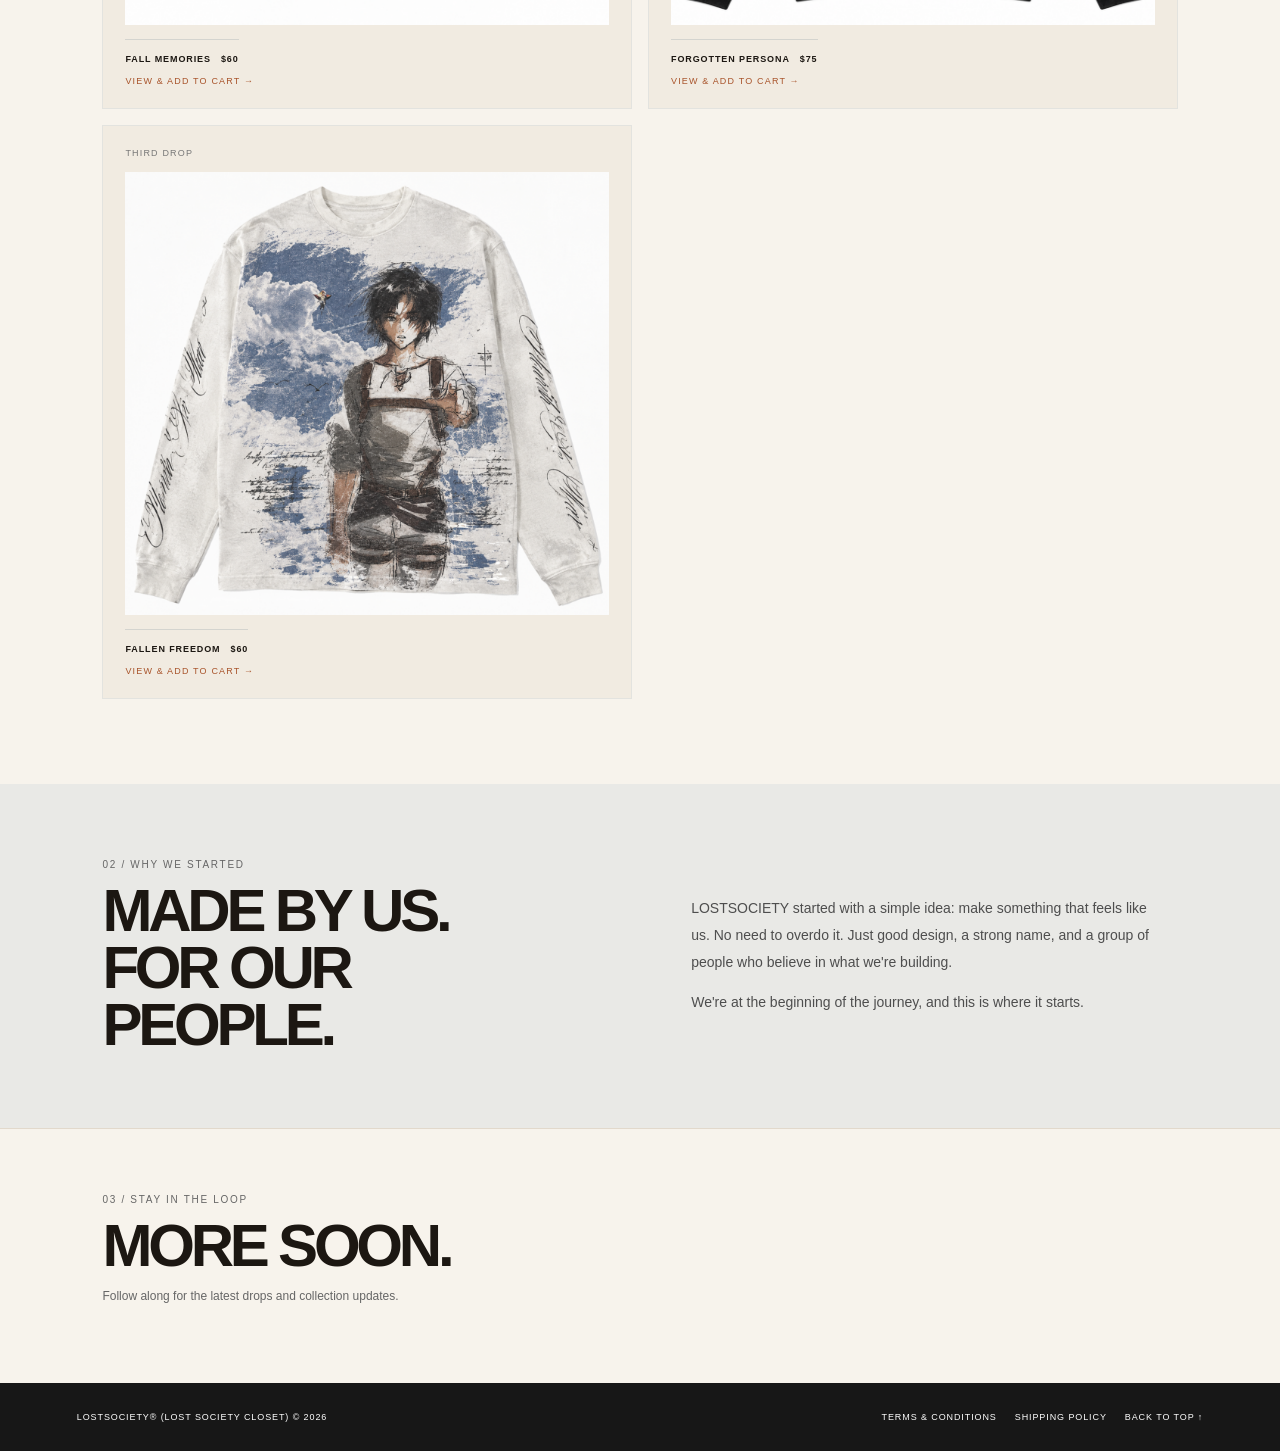
==== commit 32a4cd83: "Fix incorrect text display and outdated information on website links (6adce4f624245387054b07f6)" ====
--- a/index.html
+++ b/index.html
@@ -3,7 +3,7 @@
 <head>
 <meta charset="UTF-8"><meta name="viewport" content="width=device-width, initial-scale=1">
 <meta name="theme-color" content="#ffffff">
-<meta name="description" content="LOSTSOCIETY (Lost Society Closet) — independent streetwear made by friends. Our first clothing drop is coming soon.">
+<meta name="description" content="LOSTSOCIETY (Lost Society Closet) — independent streetwear. Explore our first drop, Fall Memories.">
 <meta name="keywords" content="LOSTSOCIETY, Lost Society, Lost Society Closet, LostSocietyCloset, streetwear, clothing brand">
 <meta name="robots" content="index, follow">
 <title>LOSTSOCIETY | Lost Society Closet — Independent Streetwear</title>
@@ -11,17 +11,17 @@
 <meta property="og:type" content="website">
 <meta property="og:site_name" content="LOSTSOCIETY — Lost Society Closet">
 <meta property="og:title" content="LOSTSOCIETY | Lost Society Closet">
-<meta property="og:description" content="Independent streetwear made by friends. Our first drop is coming soon.">
+<meta property="og:description" content="Independent streetwear. Explore our first drop, Fall Memories.">
 <meta property="og:url" content="https://lostsocietycloset.netlify.app/">
 <meta property="og:image" content="https://lostsocietycloset.netlify.app/lostsociety-logo.png">
 <meta name="twitter:card" content="summary_large_image">
 <meta name="twitter:title" content="LOSTSOCIETY | Lost Society Closet">
-<meta name="twitter:description" content="Independent streetwear made by friends. Our first drop is coming soon.">
+<meta name="twitter:description" content="Independent streetwear. Explore our first drop, Fall Memories.">
 <meta name="twitter:image" content="https://lostsocietycloset.netlify.app/lostsociety-logo.png">
 <script type="application/ld+json">
 {"@context":"https://schema.org","@graph":[
 {"@type":"WebSite","name":"LOSTSOCIETY","alternateName":["Lost Society Closet","LostSocietyCloset","Lost Society"],"url":"https://lostsocietycloset.netlify.app/"},
-{"@type":"Organization","name":"LOSTSOCIETY","alternateName":["Lost Society Closet","LostSocietyCloset","Lost Society"],"url":"https://lostsocietycloset.netlify.app/","logo":"https://lostsocietycloset.netlify.app/lostsociety-logo.png","description":"Independent streetwear brand made by friends."}
+{"@type":"Organization","name":"LOSTSOCIETY","alternateName":["Lost Society Closet","LostSocietyCloset","Lost Society"],"url":"https://lostsocietycloset.netlify.app/","logo":"https://lostsocietycloset.netlify.app/lostsociety-logo.png","description":"Independent streetwear brand."}
 ]}
 </script>
 <link rel="icon" href="/favicon.ico?v=3" sizes="any">
@@ -74,14 +74,14 @@
 </div>
 </section>
 <section class="story" id="story"><div><div class="kicker">02 / Why we started</div><h2>Made by us.<br>For our people.</h2></div><div><p>LOSTSOCIETY started with a simple idea: make something that feels like us. No need to overdo it. Just good design, a strong name, and a group of people who believe in what we're building.</p><p>We're at the beginning of the journey, and this is where it starts.</p></div></section>
-<section class="updates" id="updates"><div><div class="kicker">03 / Stay in the loop</div><h2>More soon.</h2><p>Follow along while we get the first collection ready.</p></div></section>
+<section class="updates" id="updates"><div><div class="kicker">03 / Stay in the loop</div><h2>More soon.</h2><p>Follow along for the latest drops and collection updates.</p></div></section>
 </main>
 <div class="overlay" id="overlay" hidden></div>
 <div class="modal" id="product-modal" role="dialog" aria-modal="true" aria-labelledby="pm-name" hidden>
 <button class="close" type="button" data-close aria-label="Close">×</button>
 <div class="pm-image"><img id="pm-image" src="" alt=""></div>
 <div class="pm-info"><span class="kicker" id="pm-drop"></span><h3 id="pm-name"></h3><p class="pm-price" id="pm-price"></p>
-<p class="pm-desc">From the LOSTSOCIETY Fall Collection. Limited first run — made by friends.</p>
+<p class="pm-desc">From the LOSTSOCIETY Fall Collection. Limited first run.</p>
 <div class="pm-label">Size</div><div class="sizes" id="pm-sizes"></div>
 <div class="size-chart" id="pm-chart" hidden><div class="pm-label">Size chart</div><a id="pm-chart-link" href="" target="_blank" rel="noopener"><img id="pm-chart-img" src="" alt="" loading="lazy"></a></div>
 <div class="pm-label">Quantity</div><div class="qty big"><button type="button" id="pm-dec" aria-label="Decrease quantity">−</button><span id="pm-qty">1</span><button type="button" id="pm-inc" aria-label="Increase quantity">+</button></div>
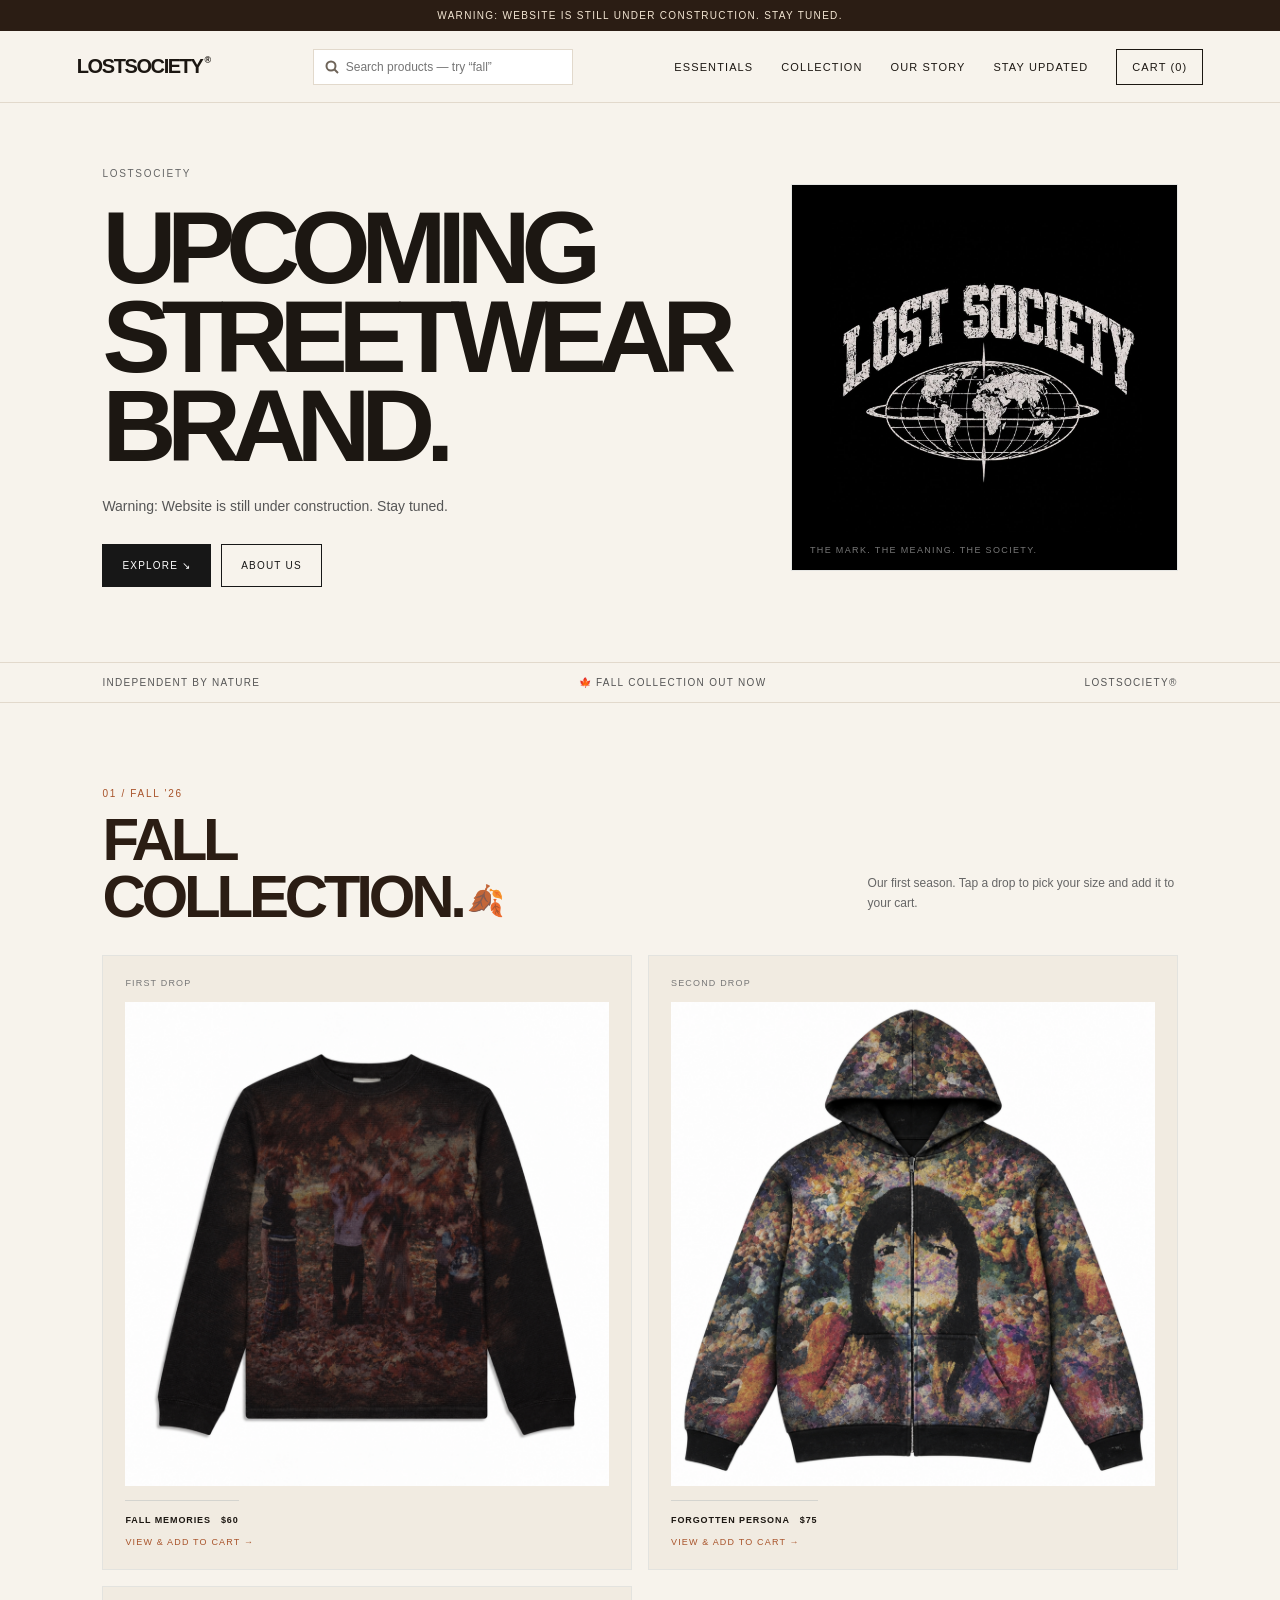
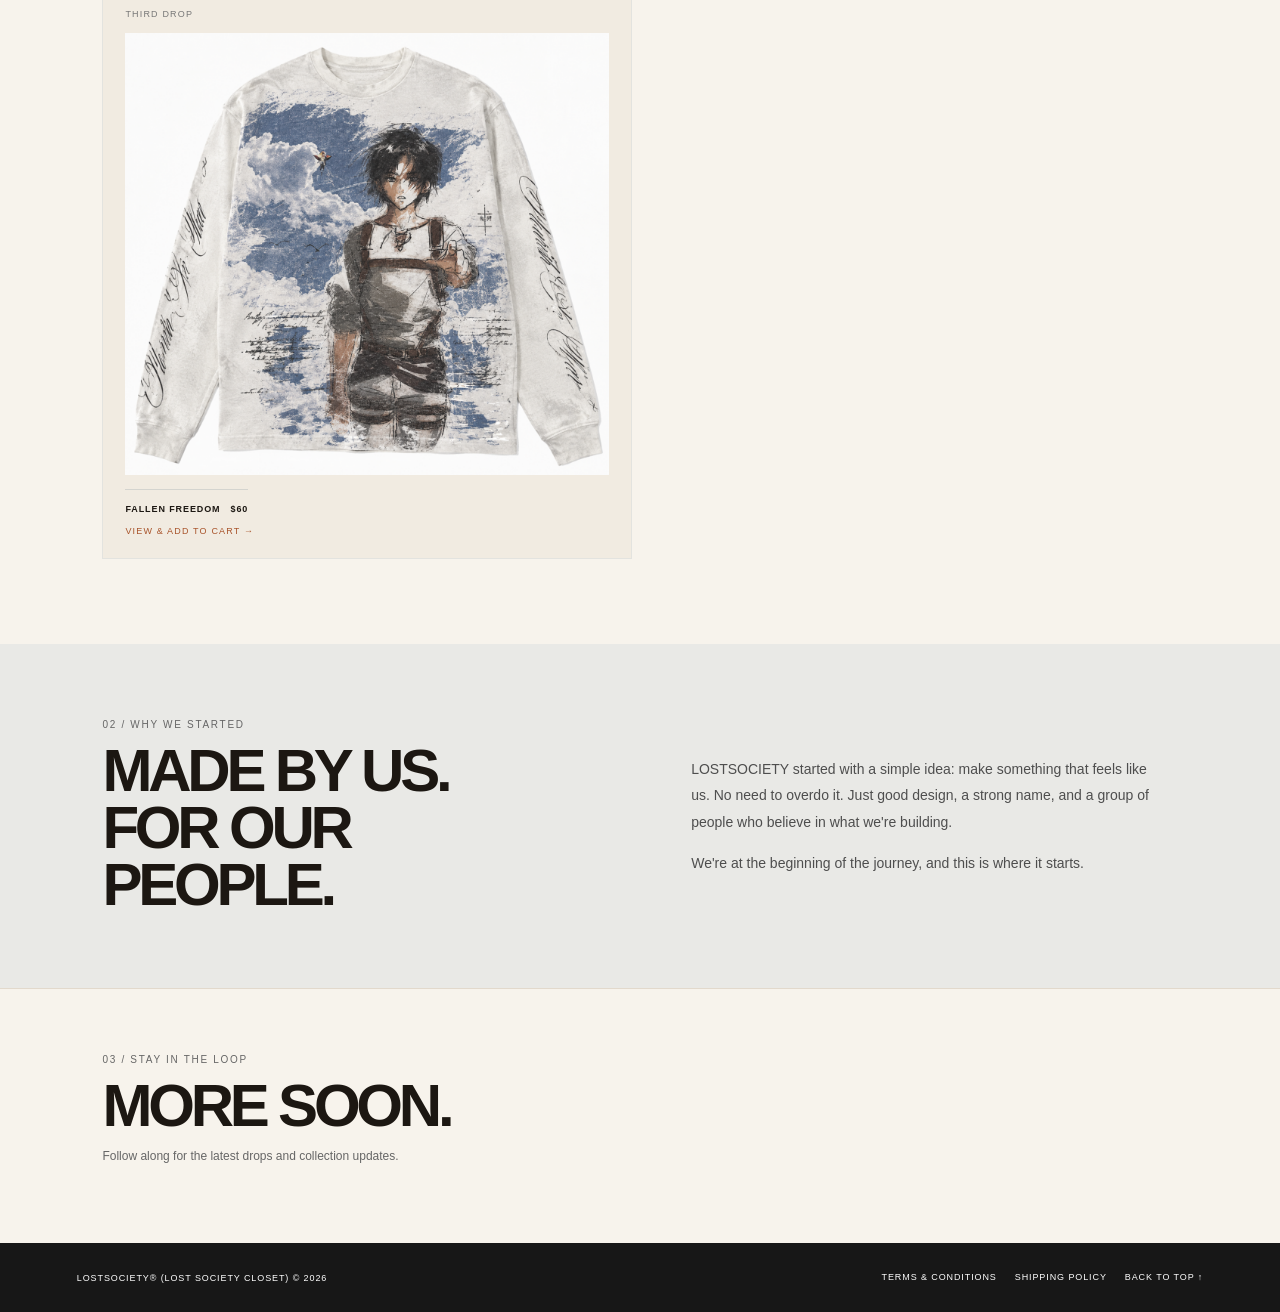
==== commit 6dfe870e: "Upcoming streetwear brand warning: website is still under construction, stay tuned (6adce63c517ed383" ====
--- a/index.html
+++ b/index.html
@@ -3,25 +3,25 @@
 <head>
 <meta charset="UTF-8"><meta name="viewport" content="width=device-width, initial-scale=1">
 <meta name="theme-color" content="#ffffff">
-<meta name="description" content="LOSTSOCIETY (Lost Society Closet) — independent streetwear. Explore our first drop, Fall Memories.">
+<meta name="description" content="LOSTSOCIETY (Lost Society Closet) — upcoming streetwear brand. Website is still under construction. Stay tuned.">
 <meta name="keywords" content="LOSTSOCIETY, Lost Society, Lost Society Closet, LostSocietyCloset, streetwear, clothing brand">
 <meta name="robots" content="index, follow">
-<title>LOSTSOCIETY | Lost Society Closet — Independent Streetwear</title>
+<title>LOSTSOCIETY | Lost Society Closet — Upcoming Streetwear Brand</title>
 <link rel="canonical" href="https://lostsocietycloset.netlify.app/">
 <meta property="og:type" content="website">
 <meta property="og:site_name" content="LOSTSOCIETY — Lost Society Closet">
 <meta property="og:title" content="LOSTSOCIETY | Lost Society Closet">
-<meta property="og:description" content="Independent streetwear. Explore our first drop, Fall Memories.">
+<meta property="og:description" content="Upcoming streetwear brand. Website is still under construction. Stay tuned.">
 <meta property="og:url" content="https://lostsocietycloset.netlify.app/">
 <meta property="og:image" content="https://lostsocietycloset.netlify.app/lostsociety-logo.png">
 <meta name="twitter:card" content="summary_large_image">
 <meta name="twitter:title" content="LOSTSOCIETY | Lost Society Closet">
-<meta name="twitter:description" content="Independent streetwear. Explore our first drop, Fall Memories.">
+<meta name="twitter:description" content="Upcoming streetwear brand. Website is still under construction. Stay tuned.">
 <meta name="twitter:image" content="https://lostsocietycloset.netlify.app/lostsociety-logo.png">
 <script type="application/ld+json">
 {"@context":"https://schema.org","@graph":[
 {"@type":"WebSite","name":"LOSTSOCIETY","alternateName":["Lost Society Closet","LostSocietyCloset","Lost Society"],"url":"https://lostsocietycloset.netlify.app/"},
-{"@type":"Organization","name":"LOSTSOCIETY","alternateName":["Lost Society Closet","LostSocietyCloset","Lost Society"],"url":"https://lostsocietycloset.netlify.app/","logo":"https://lostsocietycloset.netlify.app/lostsociety-logo.png","description":"Independent streetwear brand."}
+{"@type":"Organization","name":"LOSTSOCIETY","alternateName":["Lost Society Closet","LostSocietyCloset","Lost Society"],"url":"https://lostsocietycloset.netlify.app/","logo":"https://lostsocietycloset.netlify.app/lostsociety-logo.png","description":"Upcoming streetwear brand. Website is still under construction. Stay tuned."}
 ]}
 </script>
 <link rel="icon" href="/favicon.ico?v=3" sizes="any">
@@ -52,7 +52,7 @@
 </style>
 </head>
 <body>
-<div class="announcement">🍂 The Fall Collection is here — Fall Memories &amp; Fallen Freedom $60 · Forgotten Persona $75 🍂</div>
+<div class="announcement">Warning: Website is still under construction. Stay tuned.</div>
 <header>
 <a class="brand" href="#home">LOSTSOCIETY<small>®</small></a>
 <form class="search" role="search" data-search><input type="search" placeholder="Search products — try “fall”" aria-label="Search products" autocomplete="off" role="combobox" aria-expanded="false" aria-controls="search-results"><ul class="search-results" id="search-results" role="listbox" hidden></ul></form>
@@ -61,7 +61,7 @@
 </header>
 <main id="home">
 <section class="hero"><div class="leaves" aria-hidden="true"><i>🍂</i><i>🍁</i><i>🍂</i><i>🍁</i><i>🍂</i><i>🍁</i></div>
-<div><div class="kicker">Independent streetwear · Fall season</div><h1>Wear your<br>own story.</h1><p>LOSTSOCIETY is for the people who do things their own way. Simple pieces, a clear point of view, and a community built around the people wearing it.</p><div class="buttons"><a class="button" href="#collection">Explore ↘</a><a class="button light" href="#story">About us</a></div></div>
+<div><div class="kicker">LOSTSOCIETY</div><h1>Upcoming<br>streetwear<br>brand.</h1><p>Warning: Website is still under construction. Stay tuned.</p><div class="buttons"><a class="button" href="#collection">Explore ↘</a><a class="button light" href="#story">About us</a></div></div>
 <div class="logo-panel"><img src="lostsociety-logo.png" alt="LOSTSOCIETY globe logo"><span class="logo-caption">The mark. The meaning. The society.</span></div>
 </section>
 <div class="strip"><span>Independent by nature</span><span>🍁 Fall collection out now</span><span>LOSTSOCIETY®</span></div>
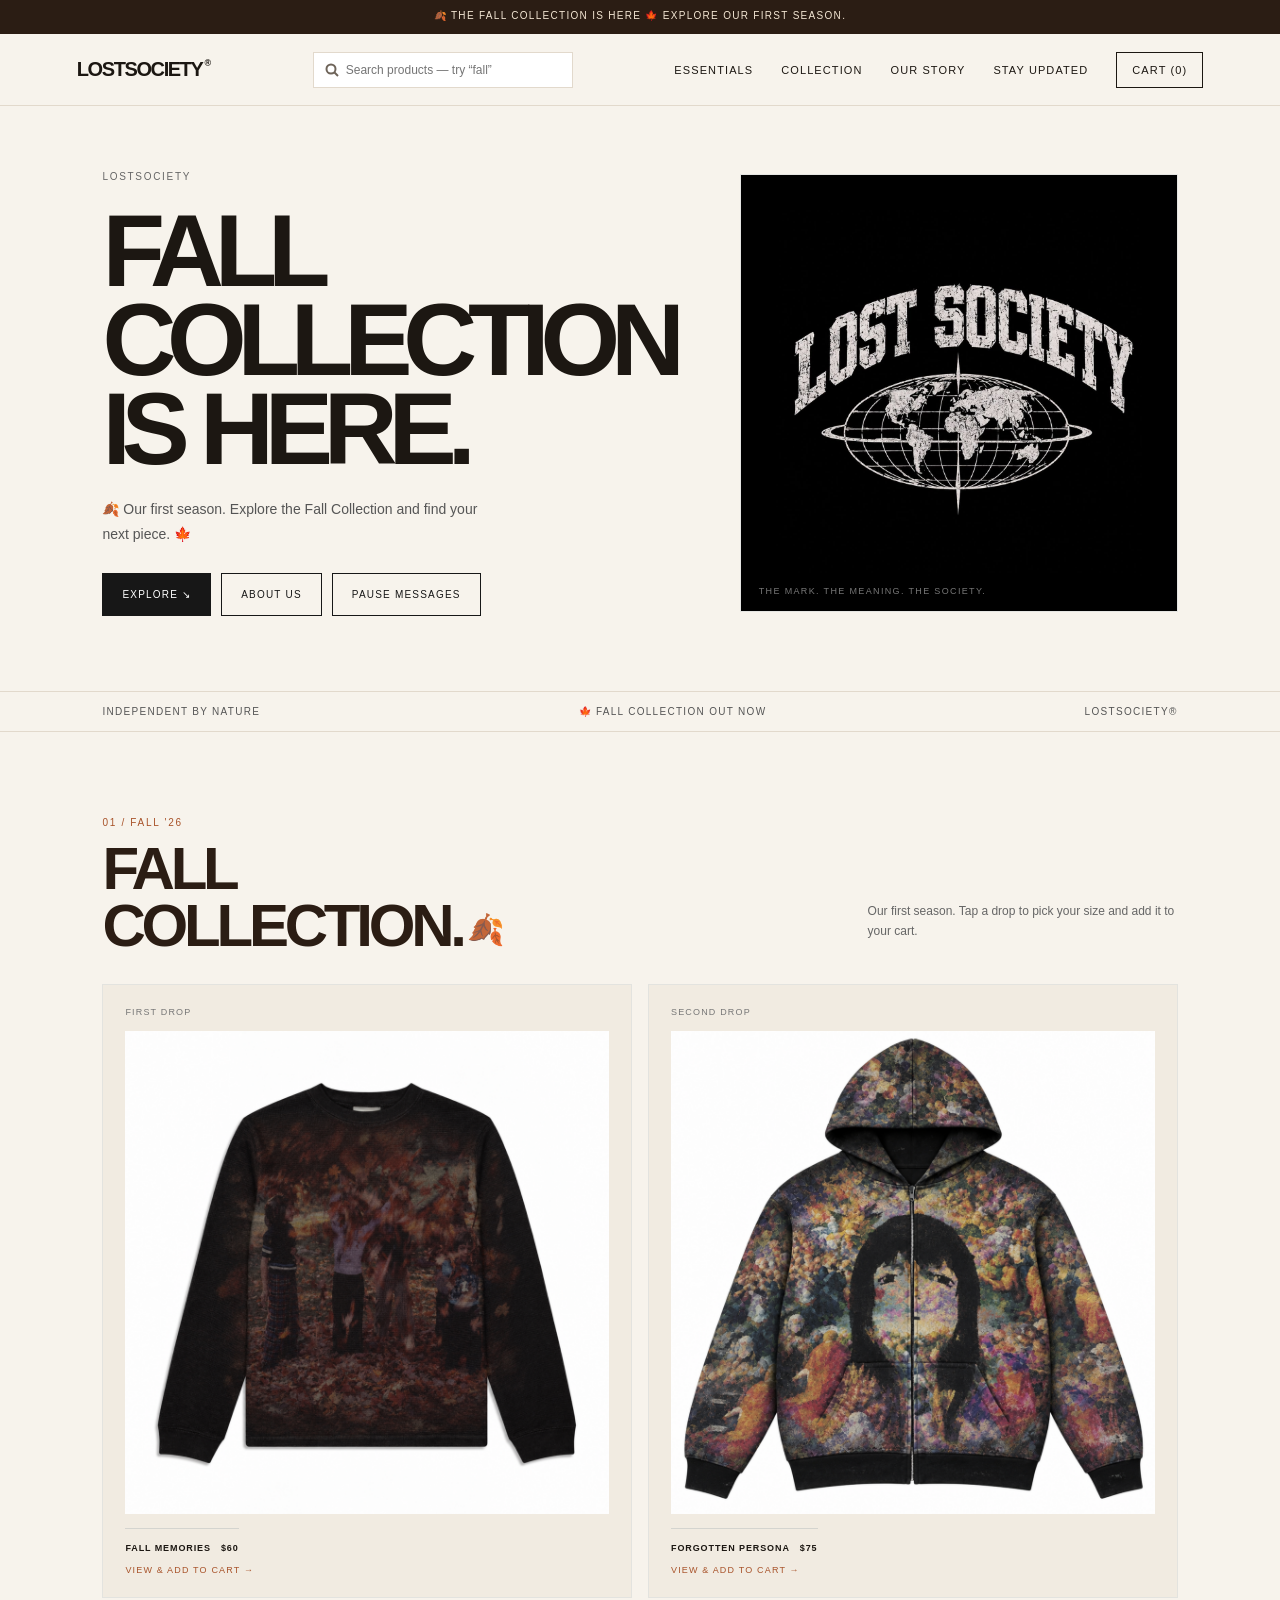
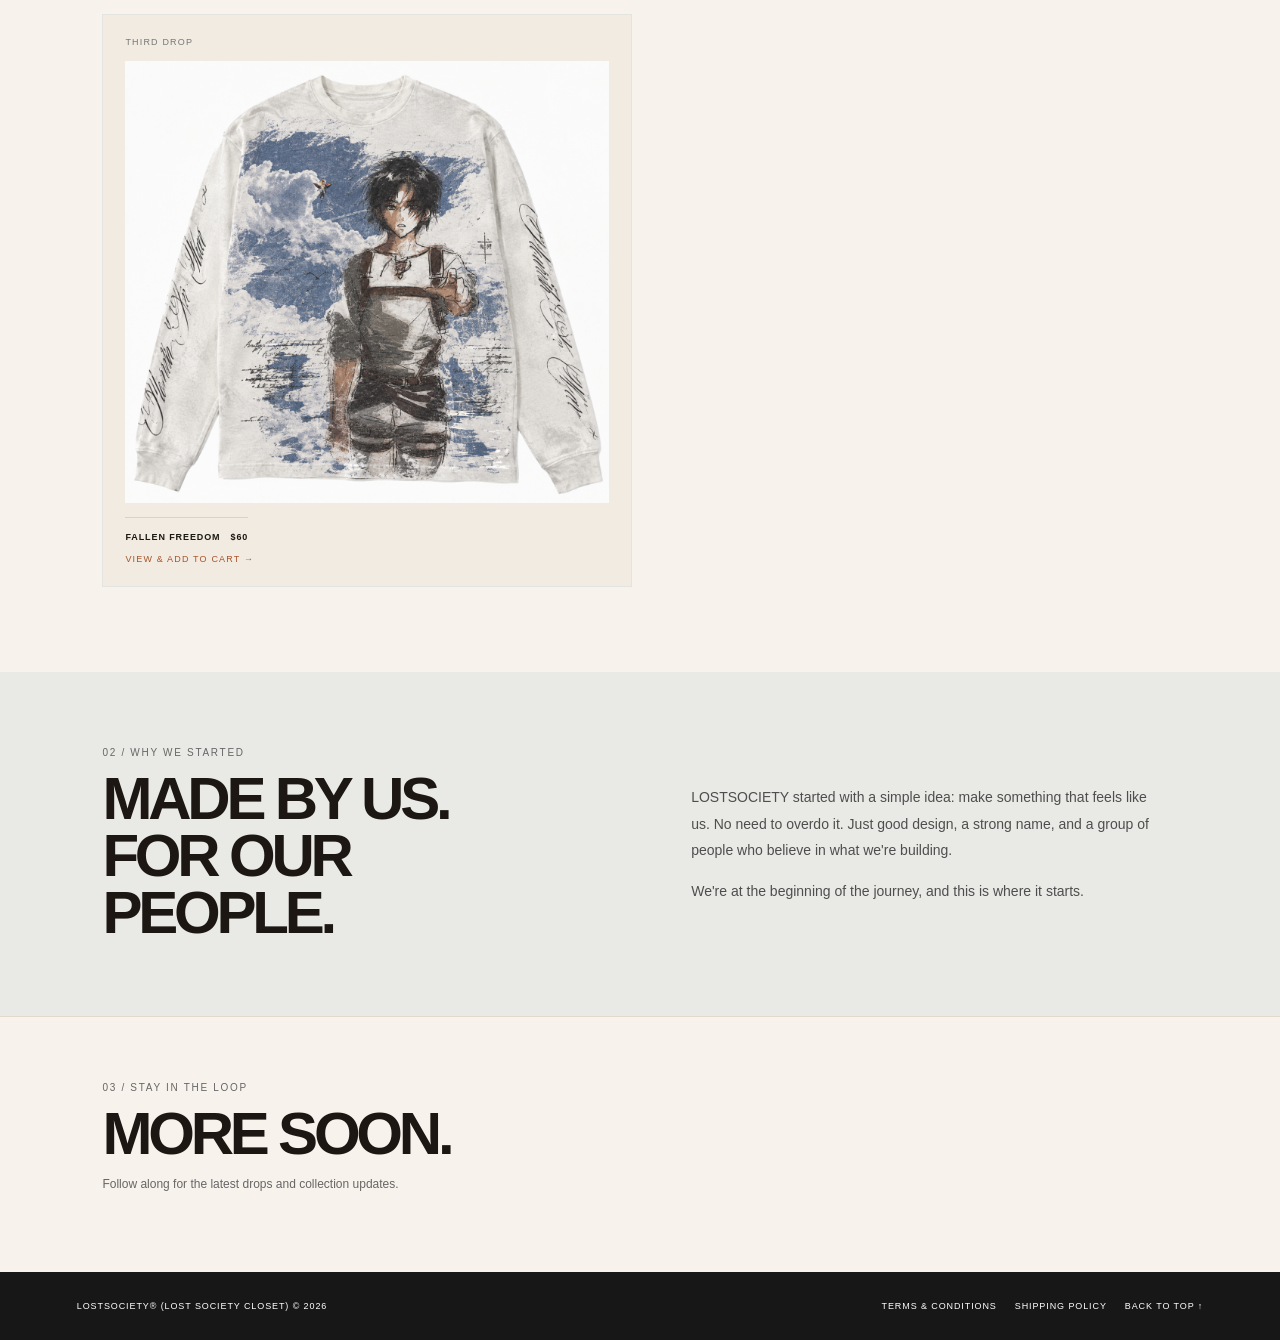
==== commit 6c82b997: "Switch between fall collection and wrong sign display (6adce71821e835c122ae87ec)" ====
--- a/index.html
+++ b/index.html
@@ -31,6 +31,7 @@
 <style>
 :root{--paper:#f7f3ec;--ink:#1c1712;--muted:#6e6459;--line:#e2d9cc;--rust:#a8532a;--amber:#c98a2e;--bark:#2b1d14}
 *{box-sizing:border-box}html{scroll-behavior:smooth;scroll-padding-top:75px}body{margin:0;background:var(--paper);color:var(--ink);font-family:Arial,Helvetica,sans-serif}a{color:inherit;text-decoration:none}
+.announcement{overflow:hidden;min-height:34px}.promo-out{animation:promo-out .55s ease-in forwards}.promo-in{animation:promo-in .55s ease-out both}@keyframes promo-out{from{transform:translateX(0);opacity:1}to{transform:translateX(110%);opacity:0}}@keyframes promo-in{from{transform:translateX(-110%);opacity:0}to{transform:translateX(0);opacity:1}}@media(prefers-reduced-motion:reduce){.promo-out,.promo-in{animation:none}}
 .announcement{padding:10px 20px;text-align:center;font-size:10px;letter-spacing:.13em;text-transform:uppercase;background:var(--bark);color:#f3e6d3}
 header{height:72px;padding:0 6vw;display:flex;align-items:center;justify-content:space-between;background:var(--paper);border-bottom:1px solid var(--line);position:sticky;top:0;z-index:5}
 .brand{font-weight:900;letter-spacing:-.07em;font-size:20px}.brand small{font-size:9px;letter-spacing:0;vertical-align:top;margin-left:2px}
@@ -38,7 +39,7 @@
 .hero{padding:65px 8vw 75px;display:grid;grid-template-columns:1fr 1fr;gap:5vw;align-items:center;min-height:540px}
 .kicker{font-size:10px;text-transform:uppercase;letter-spacing:.17em;color:#666}
 h1{font-size:clamp(56px,8vw,112px);line-height:.87;letter-spacing:-.09em;margin:24px 0;font-weight:900;text-transform:uppercase}
-.hero p{font-size:14px;line-height:1.8;color:#555;max-width:400px}
+.hero p{min-height:3.6em;font-size:14px;line-height:1.8;color:#555;max-width:400px}
 .buttons{display:flex;gap:10px;flex-wrap:wrap;margin-top:25px}.button{display:inline-block;background:#171717;color:#fff;padding:15px 19px;font-size:10px;letter-spacing:.12em;text-transform:uppercase;border:1px solid #171717}.button:hover{background:transparent;color:#171717}.button.light{background:transparent;color:#171717}.button.light:hover{background:#171717;color:#fff}
 .logo-panel{background:#000;border:1px solid #e5e5e2;min-height:330px;display:flex;align-items:center;justify-content:center;padding:35px;position:relative}.logo-panel img{width:100%;max-width:570px;height:auto;object-fit:contain}.logo-caption{position:absolute;bottom:15px;left:18px;font-size:9px;text-transform:uppercase;letter-spacing:.15em;color:#777}
 .strip{border-top:1px solid var(--line);border-bottom:1px solid var(--line);padding:14px 8vw;display:flex;justify-content:space-between;gap:20px;font-size:10px;letter-spacing:.13em;text-transform:uppercase;color:#555}
@@ -52,7 +53,7 @@
 </style>
 </head>
 <body>
-<div class="announcement">Warning: Website is still under construction. Stay tuned.</div>
+<div class="announcement" id="promo-announcement">🍂 The fall collection is here 🍁 Explore our first season.</div>
 <header>
 <a class="brand" href="#home">LOSTSOCIETY<small>®</small></a>
 <form class="search" role="search" data-search><input type="search" placeholder="Search products — try “fall”" aria-label="Search products" autocomplete="off" role="combobox" aria-expanded="false" aria-controls="search-results"><ul class="search-results" id="search-results" role="listbox" hidden></ul></form>
@@ -61,7 +62,7 @@
 </header>
 <main id="home">
 <section class="hero"><div class="leaves" aria-hidden="true"><i>🍂</i><i>🍁</i><i>🍂</i><i>🍁</i><i>🍂</i><i>🍁</i></div>
-<div><div class="kicker">LOSTSOCIETY</div><h1>Upcoming<br>streetwear<br>brand.</h1><p>Warning: Website is still under construction. Stay tuned.</p><div class="buttons"><a class="button" href="#collection">Explore ↘</a><a class="button light" href="#story">About us</a></div></div>
+<div><div class="kicker">LOSTSOCIETY</div><h1 id="promo-heading">Fall<br>collection<br>is here.</h1><p id="promo-description">🍂 Our first season. Explore the Fall Collection and find your next piece. 🍁</p><div class="buttons"><a class="button" href="#collection">Explore ↘</a><a class="button light" href="#story">About us</a><button class="button light" type="button" id="promo-pause" aria-pressed="false">Pause messages</button></div></div>
 <div class="logo-panel"><img src="lostsociety-logo.png" alt="LOSTSOCIETY globe logo"><span class="logo-caption">The mark. The meaning. The society.</span></div>
 </section>
 <div class="strip"><span>Independent by nature</span><span>🍁 Fall collection out now</span><span>LOSTSOCIETY®</span></div>
@@ -129,4 +130,5 @@
 
 </script>
 <script src="/search.js"></script>
+<script src="/promo.js"></script>
 </body></html>
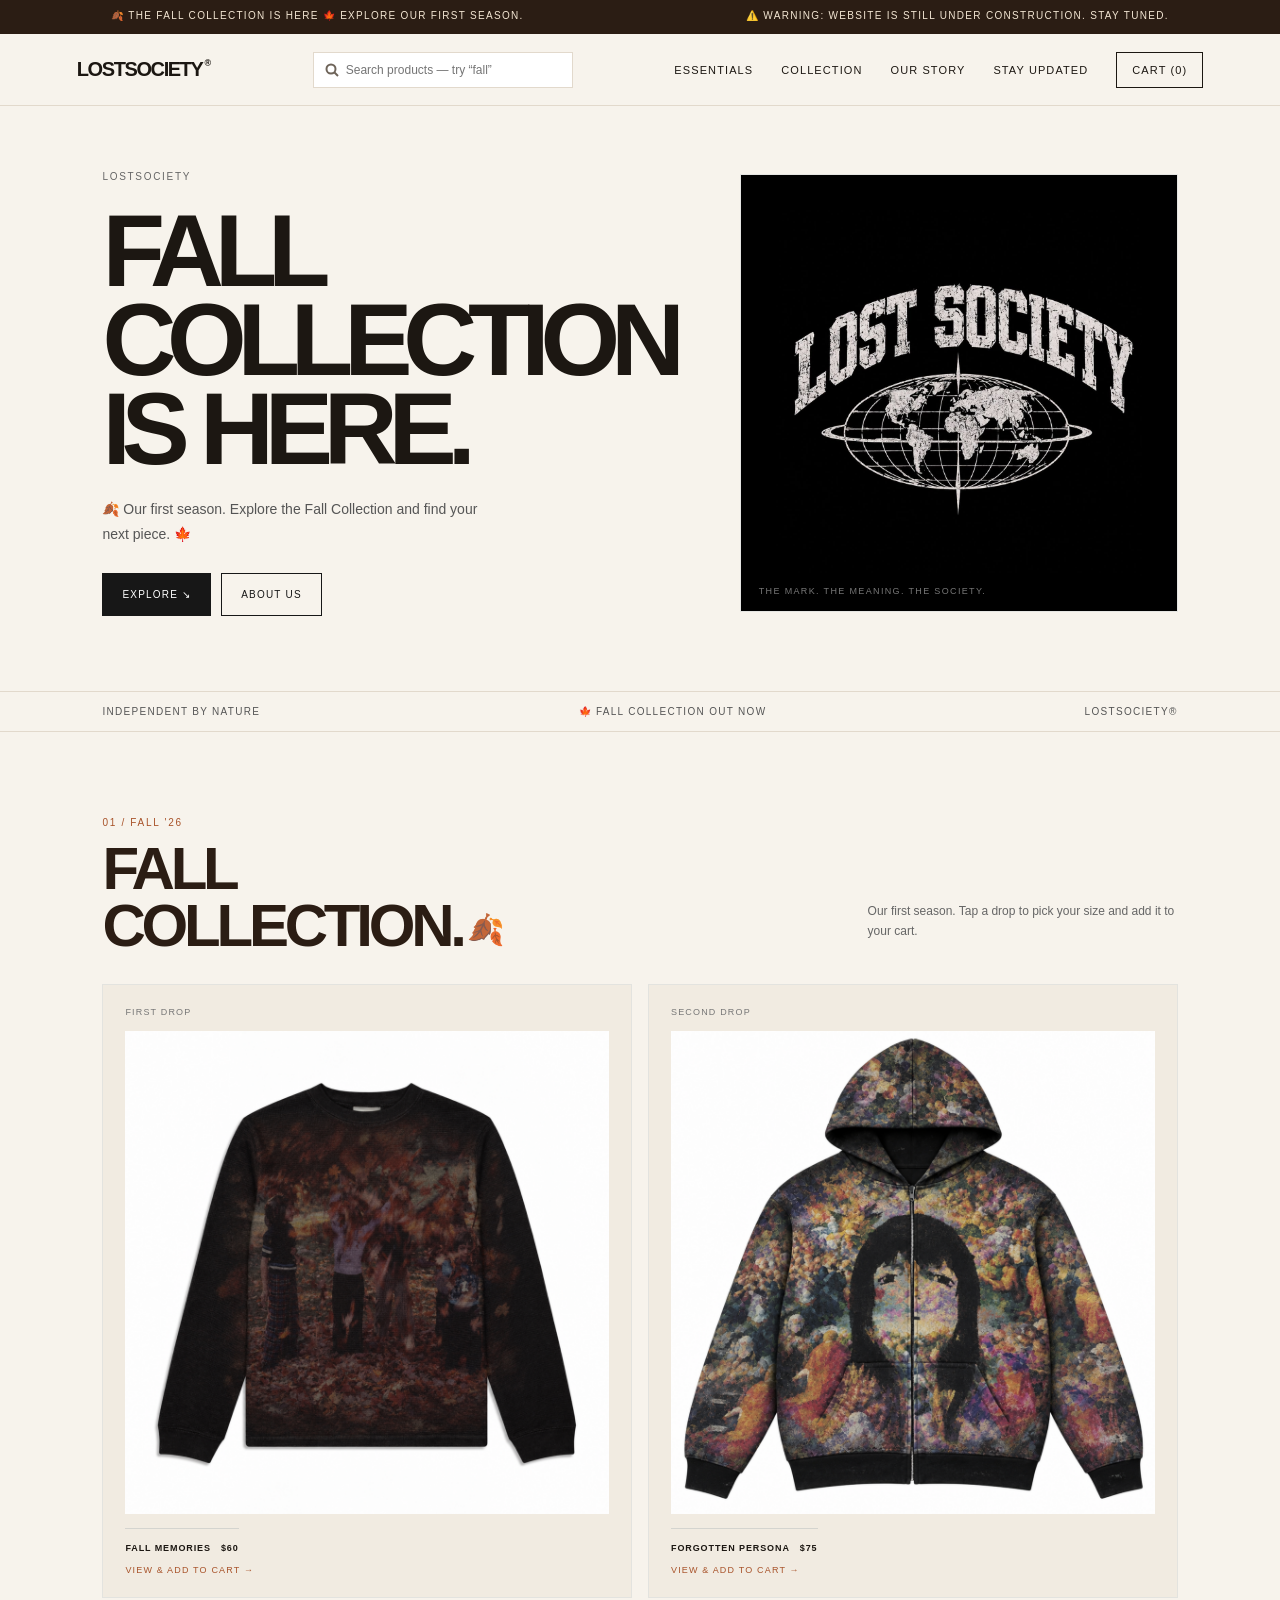
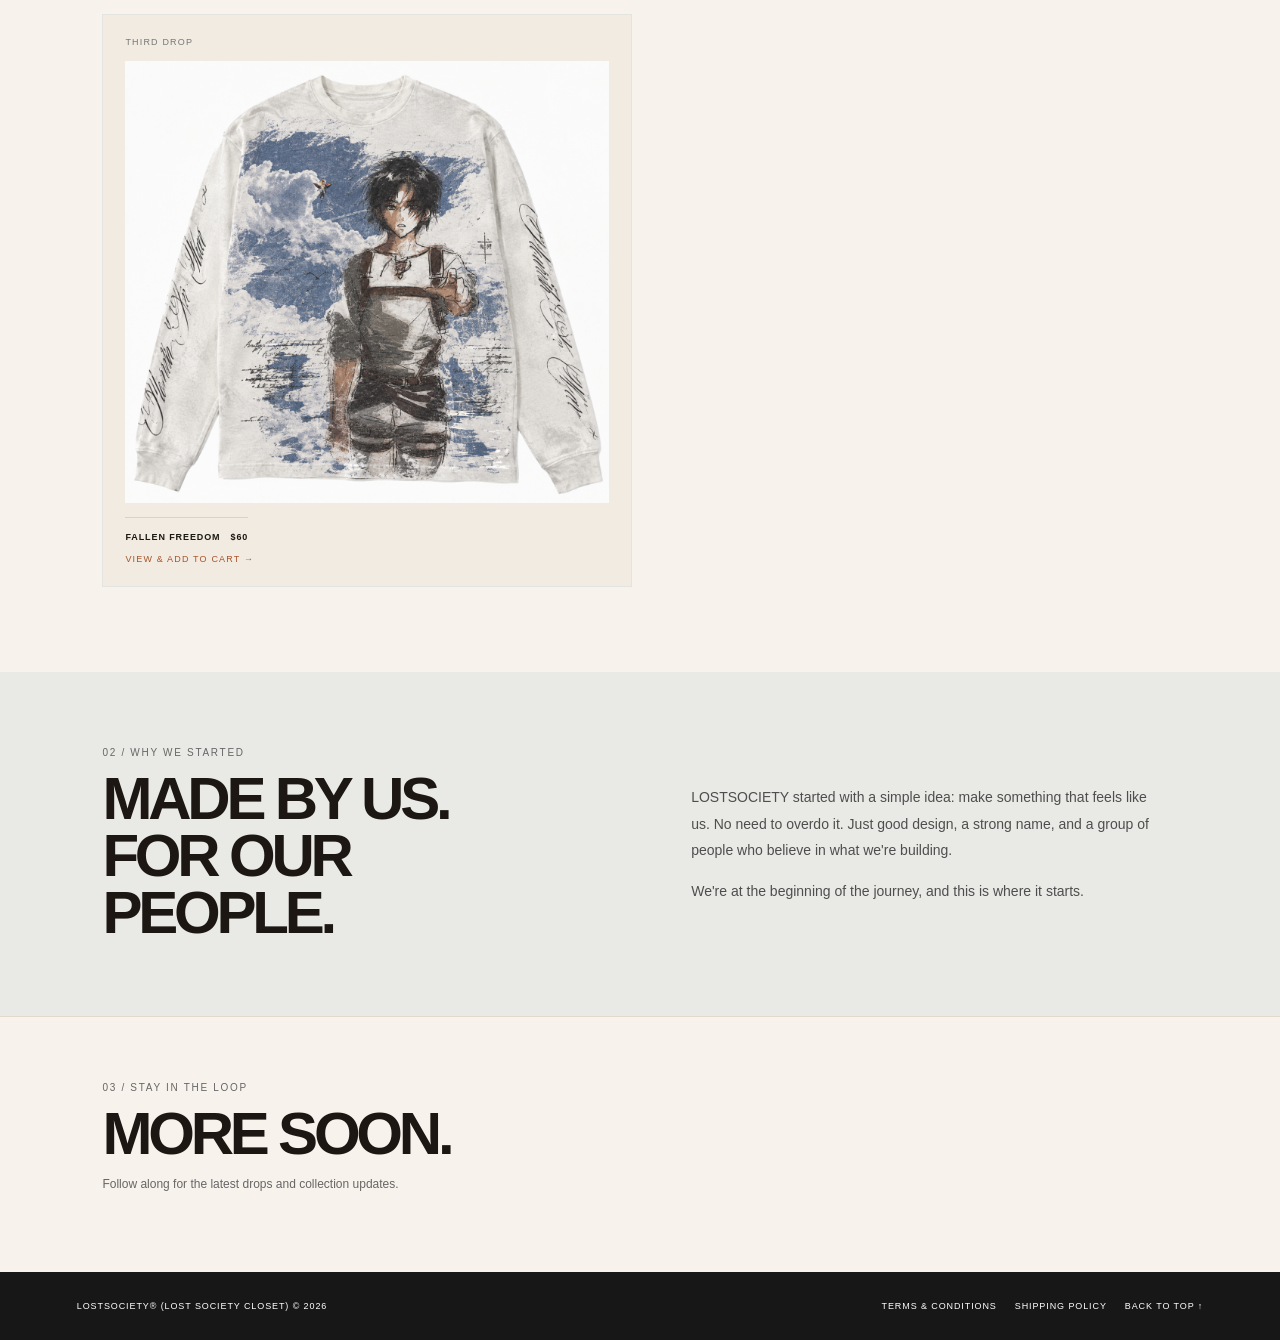
==== commit 97a2d97e: "Move the brown banner at the top consistently with messages (6adcfced6401e811a2ec629a)" ====
--- a/index.html
+++ b/index.html
@@ -31,7 +31,12 @@
 <style>
 :root{--paper:#f7f3ec;--ink:#1c1712;--muted:#6e6459;--line:#e2d9cc;--rust:#a8532a;--amber:#c98a2e;--bark:#2b1d14}
 *{box-sizing:border-box}html{scroll-behavior:smooth;scroll-padding-top:75px}body{margin:0;background:var(--paper);color:var(--ink);font-family:Arial,Helvetica,sans-serif}a{color:inherit;text-decoration:none}
-.announcement{overflow:hidden;min-height:34px}.promo-out{animation:promo-out .55s ease-in forwards}.promo-in{animation:promo-in .55s ease-out both}@keyframes promo-out{from{transform:translateX(0);opacity:1}to{transform:translateX(110%);opacity:0}}@keyframes promo-in{from{transform:translateX(-110%);opacity:0}to{transform:translateX(0);opacity:1}}@media(prefers-reduced-motion:reduce){.promo-out,.promo-in{animation:none}}
+.announcement{overflow:hidden;min-height:34px}
+#promo-announcement{padding-left:0;padding-right:0}
+.promo-track{display:flex;width:max-content;animation:promo-scroll 28s linear infinite}
+.promo-group{display:flex;align-items:center;justify-content:space-around;flex-shrink:0;min-width:100vw;gap:64px;padding:0 32px;white-space:nowrap}
+@keyframes promo-scroll{to{transform:translateX(-50%)}}
+@media(prefers-reduced-motion:reduce){.promo-track{animation:none;width:100%}.promo-group{min-width:0;width:100%;white-space:normal;flex-wrap:wrap;gap:12px}.promo-group[aria-hidden]{display:none}}
 .announcement{padding:10px 20px;text-align:center;font-size:10px;letter-spacing:.13em;text-transform:uppercase;background:var(--bark);color:#f3e6d3}
 header{height:72px;padding:0 6vw;display:flex;align-items:center;justify-content:space-between;background:var(--paper);border-bottom:1px solid var(--line);position:sticky;top:0;z-index:5}
 .brand{font-weight:900;letter-spacing:-.07em;font-size:20px}.brand small{font-size:9px;letter-spacing:0;vertical-align:top;margin-left:2px}
@@ -53,7 +58,12 @@
 </style>
 </head>
 <body>
-<div class="announcement" id="promo-announcement">🍂 The fall collection is here 🍁 Explore our first season.</div>
+<div class="announcement" id="promo-announcement">
+<div class="promo-track" id="promo-track">
+<div class="promo-group"><span>🍂 The fall collection is here 🍁 Explore our first season.</span><span>⚠️ Warning: Website is still under construction. Stay tuned.</span></div>
+<div class="promo-group" aria-hidden="true"><span>🍂 The fall collection is here 🍁 Explore our first season.</span><span>⚠️ Warning: Website is still under construction. Stay tuned.</span></div>
+</div>
+</div>
 <header>
 <a class="brand" href="#home">LOSTSOCIETY<small>®</small></a>
 <form class="search" role="search" data-search><input type="search" placeholder="Search products — try “fall”" aria-label="Search products" autocomplete="off" role="combobox" aria-expanded="false" aria-controls="search-results"><ul class="search-results" id="search-results" role="listbox" hidden></ul></form>
@@ -62,7 +72,7 @@
 </header>
 <main id="home">
 <section class="hero"><div class="leaves" aria-hidden="true"><i>🍂</i><i>🍁</i><i>🍂</i><i>🍁</i><i>🍂</i><i>🍁</i></div>
-<div><div class="kicker">LOSTSOCIETY</div><h1 id="promo-heading">Fall<br>collection<br>is here.</h1><p id="promo-description">🍂 Our first season. Explore the Fall Collection and find your next piece. 🍁</p><div class="buttons"><a class="button" href="#collection">Explore ↘</a><a class="button light" href="#story">About us</a><button class="button light" type="button" id="promo-pause" aria-pressed="false">Pause messages</button></div></div>
+<div><div class="kicker">LOSTSOCIETY</div><h1 id="promo-heading">Fall<br>collection<br>is here.</h1><p id="promo-description">🍂 Our first season. Explore the Fall Collection and find your next piece. 🍁</p><div class="buttons"><a class="button" href="#collection">Explore ↘</a><a class="button light" href="#story">About us</a></div></div>
 <div class="logo-panel"><img src="lostsociety-logo.png" alt="LOSTSOCIETY globe logo"><span class="logo-caption">The mark. The meaning. The society.</span></div>
 </section>
 <div class="strip"><span>Independent by nature</span><span>🍁 Fall collection out now</span><span>LOSTSOCIETY®</span></div>
@@ -130,5 +140,4 @@
 
 </script>
 <script src="/search.js"></script>
-<script src="/promo.js"></script>
 </body></html>
